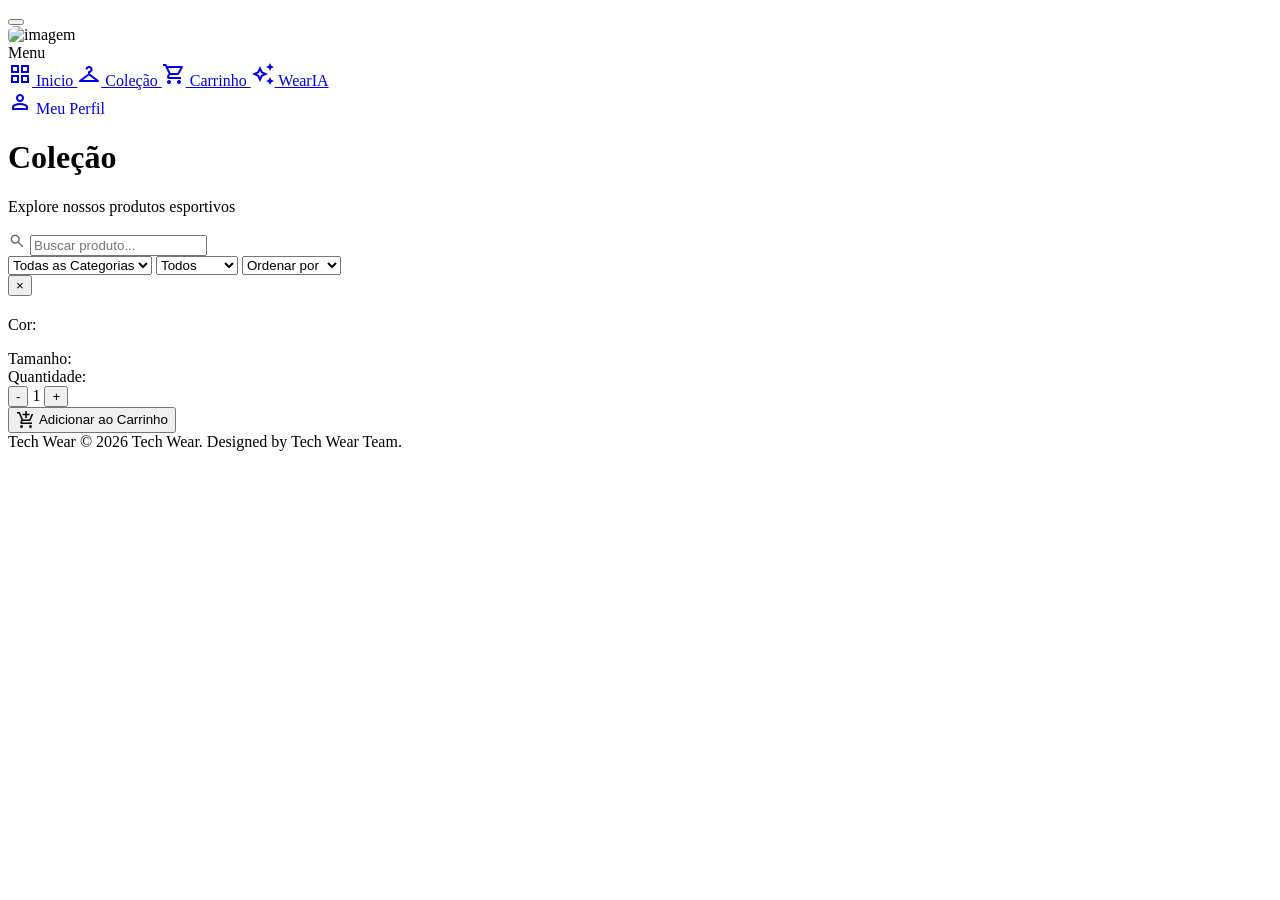
==== dashboard.html @ b0c4484c "docs: adiciona documentação técnica ABNT do sistema Tech Wear - Adiciona Documentacao_TechWear_ABNT." ====
<!DOCTYPE html>
<html lang="pt-BR" data-theme="dark">
<head>
    <meta charset="UTF-8">
    <meta name="viewport" content="width=device-width, initial-scale=1.0">
    <title>Dashboard - Tech Wear</title>
    <link rel="icon" type="image/x-icon" href="favicon.png">
    <script>
        (function() {
            var savedTheme = localStorage.getItem('theme') || 'dark';
            document.documentElement.setAttribute('data-theme', savedTheme);
            var sessao = JSON.parse(localStorage.getItem('tw_sessao') || 'null');
            if (!sessao || sessao.perfil !== 'admin') { window.location.replace('markets.html'); }
        })();
    </script>
    <link rel="preconnect" href="https://fonts.googleapis.com">
    <link rel="preconnect" href="https://fonts.gstatic.com" crossorigin>
    <link href="https://fonts.googleapis.com/css2?family=Instrument+Sans:wght@400;500;600;700&display=swap" rel="stylesheet">
    <link rel="stylesheet" href="https://fonts.googleapis.com/css2?family=Material+Symbols+Outlined:opsz,wght,FILL,GRAD@24,400,0,0" />
    <link rel="stylesheet" href="css/templatemo-crypto-style.css">
    <link rel="stylesheet" href="css/templatemo-crypto-pages.css">
    <script src="https://cdn.jsdelivr.net/npm/chart.js@4.4.0/dist/chart.umd.min.js"></script>
    <style>
        /* ===== KPI CARDS ===== */
        .kpi-grid {
            display: grid;
            grid-template-columns: repeat(4, 1fr);
            gap: 20px;
            margin-bottom: 28px;
        }
        @media (max-width: 1200px) { .kpi-grid { grid-template-columns: repeat(2, 1fr); } }
        @media (max-width: 600px)  { .kpi-grid { grid-template-columns: 1fr; } }

        .kpi-card {
            background: var(--bg-card);
            border: 1px solid var(--border);
            border-radius: 14px;
            padding: 22px 24px;
            display: flex;
            flex-direction: column;
            gap: 10px;
            transition: border-color 0.2s, transform 0.2s;
        }
        .kpi-card:hover { border-color: var(--accent-copper); transform: translateY(-2px); }
        .kpi-card.accent { background: var(--accent-gradient); border: none; }
        .kpi-card.accent .kpi-label,
        .kpi-card.accent .kpi-value,
        .kpi-card.accent .kpi-delta { color: #1c1c1e; }

        .kpi-top { display: flex; align-items: center; justify-content: space-between; }
        .kpi-icon {
            width: 40px; height: 40px;
            background: rgba(153,153,153,0.12);
            border-radius: 10px;
            display: flex; align-items: center; justify-content: center;
        }
        .kpi-card.accent .kpi-icon { background: rgba(28,28,30,0.18); }
        .kpi-label { font-size: 13px; color: var(--text-secondary); font-weight: 600; text-transform: uppercase; letter-spacing: 0.4px; }
        .kpi-value { font-size: 28px; font-weight: 700; color: var(--text-primary); line-height: 1.1; }
        .kpi-delta { font-size: 12px; font-weight: 600; }
        .kpi-delta.up { color: var(--gain); }
        .kpi-delta.down { color: var(--loss); }
        .kpi-delta.neutral { color: var(--text-secondary); }

        /* ===== GRID DE GRÁFICOS ===== */
        .charts-grid-2 {
            display: grid;
            grid-template-columns: 1fr 1fr;
            gap: 20px;
            margin-bottom: 20px;
        }
        .charts-grid-3 {
            display: grid;
            grid-template-columns: 2fr 1fr;
            gap: 20px;
            margin-bottom: 20px;
        }
        @media (max-width: 1024px) {
            .charts-grid-2, .charts-grid-3 { grid-template-columns: 1fr; }
        }

        .chart-card {
            background: var(--bg-card);
            border: 1px solid var(--border);
            border-radius: 14px;
            padding: 24px;
        }
        .chart-title {
            font-size: 15px;
            font-weight: 700;
            color: var(--text-primary);
            margin-bottom: 4px;
        }
        .chart-subtitle {
            font-size: 12px;
            color: var(--text-secondary);
            margin-bottom: 20px;
        }
        .chart-wrap { position: relative; }

        /* ===== SEÇÃO PREVISÃO ===== */
        .forecast-section {
            margin-bottom: 20px;
        }
        .forecast-header {
            display: flex;
            align-items: center;
            gap: 10px;
            margin-bottom: 20px;
        }
        .forecast-badge {
            display: inline-flex;
            align-items: center;
            gap: 6px;
            background: rgba(107,142,107,0.15);
            border: 1px solid var(--gain);
            border-radius: 20px;
            padding: 4px 12px;
            font-size: 11px;
            font-weight: 700;
            text-transform: uppercase;
            letter-spacing: 0.5px;
            color: var(--gain);
        }

        /* ===== TABELA DE ESTOQUE ===== */
        .stock-table {
            width: 100%;
            border-collapse: collapse;
            font-size: 14px;
        }
        .stock-table th {
            text-align: left;
            padding: 10px 12px;
            font-size: 11px;
            font-weight: 700;
            text-transform: uppercase;
            letter-spacing: 0.5px;
            color: var(--text-secondary);
            border-bottom: 2px solid var(--border);
        }
        .stock-table td {
            padding: 12px 12px;
            border-bottom: 1px solid var(--border);
            color: var(--text-primary);
            vertical-align: middle;
        }
        .stock-table tr:last-child td { border-bottom: none; }
        .stock-table tr:hover td { background: rgba(255,255,255,0.02); }

        .stock-status {
            display: inline-flex;
            align-items: center;
            gap: 5px;
            padding: 3px 10px;
            border-radius: 20px;
            font-size: 11px;
            font-weight: 700;
            text-transform: uppercase;
        }
        .stock-status.ok      { background: rgba(107,142,107,0.15); color: var(--gain); border: 1px solid var(--gain); }
        .stock-status.warn    { background: rgba(194,169,80,0.15);  color: #c9a84c;     border: 1px solid #c9a84c; }
        .stock-status.danger  { background: rgba(194,120,120,0.15); color: var(--loss); border: 1px solid var(--loss); }

        /* Mini barra de estoque */
        .stock-bar-bg { height: 6px; background: var(--border); border-radius: 3px; min-width: 80px; }
        .stock-bar-fill { height: 100%; border-radius: 3px; transition: width 0.5s; }

        /* ===== EMPTY STATE ===== */
        .empty-state {
            text-align: center;
            padding: 48px 24px;
            color: var(--text-secondary);
        }
        .empty-state .material-symbols-outlined { font-size: 48px; margin-bottom: 12px; display: block; }

        /* ===== PREVISÃO CARDS ===== */
        .forecast-kpi-grid {
            display: grid;
            grid-template-columns: repeat(3, 1fr);
            gap: 16px;
            margin-bottom: 20px;
        }
        @media (max-width: 900px) { .forecast-kpi-grid { grid-template-columns: 1fr; } }

        .forecast-kpi {
            background: var(--bg-secondary);
            border: 1px solid var(--border);
            border-radius: 12px;
            padding: 18px 20px;
        }
        .forecast-kpi-label { font-size: 12px; color: var(--text-secondary); font-weight: 600; text-transform: uppercase; margin-bottom: 6px; }
        .forecast-kpi-value { font-size: 22px; font-weight: 700; color: var(--accent-copper); }
        .forecast-kpi-note  { font-size: 11px; color: var(--text-secondary); margin-top: 4px; }

        /* ===== PERÍODO SELETOR ===== */
        .period-tabs {
            display: flex;
            gap: 6px;
            margin-bottom: 20px;
        }
        .period-tab {
            padding: 6px 14px;
            border-radius: 20px;
            border: 1px solid var(--border);
            background: transparent;
            color: var(--text-secondary);
            font-size: 13px;
            font-weight: 600;
            font-family: inherit;
            cursor: pointer;
            transition: all 0.2s;
        }
        .period-tab:hover { border-color: var(--accent-copper); color: var(--text-primary); }
        .period-tab.active { background: var(--accent-copper); border-color: var(--accent-copper); color: #1c1c1e; }

        /* ===== SEÇÃO TÍTULO ===== */
        .section-title {
            font-size: 17px;
            font-weight: 700;
            color: var(--text-primary);
            margin-bottom: 16px;
            display: flex;
            align-items: center;
            gap: 10px;
        }
        .section-title .material-symbols-outlined { color: var(--accent-copper); font-size: 20px; }
    </style>
</head>
<body>
    <button class="mobile-menu-toggle" id="mobileMenuToggle">
        <div class="hamburger"><span></span><span></span><span></span></div>
    </button>
    <div class="sidebar-overlay" id="sidebarOverlay"></div>

    <div class="dashboard">
        <aside class="sidebar" id="sidebar">
            <div class="logo">
                <img src="sidebar logo.png" alt="imagem" style="height: 40px; border-radius: 6px; object-fit: cover;">
            </div>
            <nav class="nav-section">
                <div class="nav-label">Menu</div>
                <a href="index.html" class="nav-item">
                    <span class="nav-icon material-symbols-outlined">grid_view</span>
                    Inicio
                </a>
                <a href="markets.html" class="nav-item">
                    <span class="nav-icon material-symbols-outlined">checkroom</span>
                    Coleção
                </a>
                <a href="wallet.html" class="nav-item">
                    <span class="nav-icon material-symbols-outlined">shopping_cart</span>
                    Carrinho
                </a>
                <a href="wearia.html" class="nav-item">
                    <span class="nav-icon material-symbols-outlined">auto_awesome</span>
                    WearIA
                </a>
            </nav>
            <div class="sidebar-footer">
                <a href="dashboard.html" class="logout-btn active" style="text-decoration:none;">
                    <span class="material-symbols-outlined">bar_chart</span>
                    Dashboard
                </a>
                <a href="admin.html" class="logout-btn" style="text-decoration:none;">
                    <span class="material-symbols-outlined">shield</span>
                    Admin
                </a>
                <a href="settings.html" class="logout-btn" style="text-decoration:none;">
                    <span class="material-symbols-outlined">person</span>
                    Meu Perfil
                </a>
            </div>
        </aside>

        <main class="main-content">
            <div class="page-header">
                <h1>Dashboard</h1>
                <p>Visão geral de vendas, desempenho e previsões para o próximo mês</p>
            </div>

            <!-- Banner demo data -->
            <div id="demoBanner" style="display:none;background:rgba(107,142,107,0.1);border:1px solid var(--gain);border-radius:12px;padding:14px 20px;margin-bottom:20px;display:flex;align-items:center;justify-content:space-between;gap:16px;flex-wrap:wrap;">
                <div style="display:flex;align-items:center;gap:10px;">
                    <span class="material-symbols-outlined" style="color:var(--gain);font-size:22px;">science</span>
                    <div>
                        <div style="font-weight:700;color:var(--text-primary);font-size:14px;">Nenhum pedido encontrado</div>
                        <div style="font-size:12px;color:var(--text-secondary);margin-top:2px;">Gere dados de demonstração para visualizar os gráficos com histórico fictício dos últimos 12 meses.</div>
                    </div>
                </div>
                <div style="display:flex;gap:10px;">
                    <button id="btnSeedDemo" onclick="seedDemoData()" style="background:var(--gain);color:#fff;border:none;border-radius:8px;padding:9px 18px;font-size:13px;font-weight:700;font-family:inherit;cursor:pointer;">Gerar demonstração</button>
                    <button onclick="document.getElementById('demoBanner').style.display='none'" style="background:transparent;color:var(--text-secondary);border:1px solid var(--border);border-radius:8px;padding:9px 14px;font-size:13px;font-family:inherit;cursor:pointer;">Dispensar</button>
                </div>
            </div>
            <!-- Banner limpar demo -->
            <div id="clearBanner" style="display:none;background:rgba(194,120,120,0.08);border:1px solid var(--loss);border-radius:12px;padding:12px 20px;margin-bottom:20px;display:flex;align-items:center;justify-content:space-between;gap:16px;flex-wrap:wrap;">
                <div style="font-size:13px;color:var(--text-secondary);"><span style="color:var(--loss);font-weight:700;">Modo demonstração ativo.</span> Esses pedidos são fictícios e servem apenas para visualização.</div>
                <button onclick="clearDemoData()" style="background:transparent;color:var(--loss);border:1px solid var(--loss);border-radius:8px;padding:7px 14px;font-size:12px;font-weight:700;font-family:inherit;cursor:pointer;">Limpar dados de demo</button>
            </div>

            <!-- Seletor de período + ações -->
            <div style="display:flex;align-items:center;justify-content:space-between;flex-wrap:wrap;gap:12px;margin-bottom:20px;">
                <div class="period-tabs" id="periodTabs" style="margin-bottom:0;">
                    <button class="period-tab" data-months="1">30 dias</button>
                    <button class="period-tab active" data-months="3">3 meses</button>
                    <button class="period-tab" data-months="6">6 meses</button>
                    <button class="period-tab" data-months="12">12 meses</button>
                    <button class="period-tab" data-months="0">Tudo</button>
                </div>
                <div style="display:flex;gap:8px;">
                    <button id="btnSeedDemo" onclick="seedDemoData()" style="display:flex;align-items:center;gap:6px;background:rgba(107,142,107,0.15);color:var(--gain);border:1px solid var(--gain);border-radius:8px;padding:7px 14px;font-size:12px;font-weight:700;font-family:inherit;cursor:pointer;">
                        <span class="material-symbols-outlined" style="font-size:15px;">science</span>
                        Gerar demonstração
                    </button>
                    <button id="btnClearDemo" onclick="clearDemoData()" style="display:none;align-items:center;gap:6px;background:rgba(194,120,120,0.1);color:var(--loss);border:1px solid var(--loss);border-radius:8px;padding:7px 14px;font-size:12px;font-weight:700;font-family:inherit;cursor:pointer;">
                        <span class="material-symbols-outlined" style="font-size:15px;">delete</span>
                        Limpar demo
                    </button>
                </div>
            </div>

            <!-- KPIs principais -->
            <div class="kpi-grid" id="kpiGrid"></div>

            <!-- Gráficos — linha de receita + rosca categorias -->
            <div class="charts-grid-3" style="margin-bottom:20px;">
                <div class="chart-card">
                    <div class="chart-title">Receita ao Longo do Tempo</div>
                    <div class="chart-subtitle" id="receitaSubtitle">Evolução mensal de receita</div>
                    <div class="chart-wrap" style="height:260px;">
                        <canvas id="chartReceita"></canvas>
                    </div>
                </div>
                <div class="chart-card">
                    <div class="chart-title">Vendas por Categoria</div>
                    <div class="chart-subtitle">Participação no período</div>
                    <div class="chart-wrap" style="height:260px;">
                        <canvas id="chartCategorias"></canvas>
                    </div>
                </div>
            </div>

            <!-- Pedidos por status + top produtos -->
            <div class="charts-grid-2" style="margin-bottom:20px;">
                <div class="chart-card">
                    <div class="chart-title">Top 5 Produtos Mais Vendidos</div>
                    <div class="chart-subtitle">Por quantidade no período</div>
                    <div class="chart-wrap" style="height:220px;">
                        <canvas id="chartTopProdutos"></canvas>
                    </div>
                </div>
                <div class="chart-card">
                    <div class="chart-title">Ticket Médio por Mês</div>
                    <div class="chart-subtitle">Valor médio por pedido</div>
                    <div class="chart-wrap" style="height:220px;">
                        <canvas id="chartTicket"></canvas>
                    </div>
                </div>
            </div>

            <!-- ===== PREVISÃO DE VENDAS ===== -->
            <div class="forecast-section">
                <div class="section-title">
                    <span class="material-symbols-outlined">trending_up</span>
                    Previsão para o Próximo Mês
                    <span class="forecast-badge">
                        <span class="material-symbols-outlined" style="font-size:12px;">auto_awesome</span>
                        IA preditiva
                    </span>
                </div>

                <div class="forecast-kpi-grid" id="forecastKpis"></div>

                <div class="chart-card">
                    <div class="chart-title">Histórico + Projeção de Receita</div>
                    <div class="chart-subtitle">Regressão linear sobre os últimos meses — a área tracejada é a previsão</div>
                    <div class="chart-wrap" style="height:260px;">
                        <canvas id="chartForecast"></canvas>
                    </div>
                </div>
            </div>

            <!-- ===== GESTÃO DE ESTOQUE ===== -->
            <div style="margin-bottom:20px;">
                <div class="section-title">
                    <span class="material-symbols-outlined">inventory_2</span>
                    Gestão de Estoque — Previsão de Ruptura
                </div>
                <div class="chart-card">
                    <div id="stockTableWrap"></div>
                </div>
            </div>

            <footer class="copyright">
                Tech Wear &copy; 2026 Tech Wear. Designed by Tech Wear Team.
            </footer>
        </main>
    </div>

    <script src="https://www.gstatic.com/firebasejs/9.23.0/firebase-app-compat.js"></script>
    <script src="https://www.gstatic.com/firebasejs/9.23.0/firebase-firestore-compat.js"></script>
    <script src="https://www.gstatic.com/firebasejs/9.23.0/firebase-storage-compat.js"></script>
    <script src="js/firebase-config.js"></script>
    <script src="js/firebase-db.js"></script>
    <script src="js/produtos.js"></script>
    <script src="js/templatemo-crypto-script.js"></script>
    <script>
    (function() {
        /* ─────────────────────────────────────────
           HELPERS
        ───────────────────────────────────────── */
        var CSS_VARS = (function() {
            var s = getComputedStyle(document.documentElement);
            return {
                gain:    s.getPropertyValue('--gain').trim()    || '#6b8e6b',
                loss:    s.getPropertyValue('--loss').trim()    || '#c27878',
                copper:  s.getPropertyValue('--accent-copper').trim() || '#999',
                text2:   s.getPropertyValue('--text-secondary').trim() || '#a8a8a8',
                border:  s.getPropertyValue('--border').trim() || '#3a3a3c',
                card:    s.getPropertyValue('--bg-card').trim() || '#2c2c2e',
                primary: s.getPropertyValue('--text-primary').trim() || '#f5f0e8',
            };
        })();

        var CHART_DEFAULTS = {
            responsive: true,
            maintainAspectRatio: false,
            plugins: { legend: { labels: { color: CSS_VARS.text2, font: { family: 'Instrument Sans', size: 12 } } } },
        };

        function fmt(v) { return 'R$ ' + v.toFixed(2).replace('.', ',').replace(/\B(?=(\d{3})+(?!\d))/g, '.'); }
        function fmtK(v) { return v >= 1000 ? 'R$ ' + (v/1000).toFixed(1).replace('.', ',') + 'k' : fmt(v); }

        /* Paleta de cores para gráficos */
        var PALETTE = ['#999999','#6b8e6b','#c27878','#c9a84c','#7ba7bc','#b07dba','#d4956a','#6b9e9e'];

        /* ─────────────────────────────────────────
           DADOS
        ───────────────────────────────────────── */
        var allPedidos  = TechWear.getPedidos();
        var allProdutos = TechWear.getProdutos();
        var periodoMeses = 3; // padrão

        /* Filtra pedidos pelo período selecionado */
        function pedidosFiltrados() {
            if (periodoMeses === 0) return allPedidos;
            var corte = new Date();
            corte.setMonth(corte.getMonth() - periodoMeses);
            return allPedidos.filter(function(p) { return new Date(p.data) >= corte; });
        }

        /* Agrupa pedidos por mês → { "2026-03": {receita, pedidos, itens} } */
        function agruparPorMes(lista) {
            var mapa = {};
            lista.forEach(function(p) {
                var d   = new Date(p.data);
                var key = d.getFullYear() + '-' + String(d.getMonth() + 1).padStart(2, '0');
                if (!mapa[key]) mapa[key] = { receita: 0, pedidos: 0, itens: 0 };
                mapa[key].receita  += p.total || 0;
                mapa[key].pedidos  += 1;
                (p.itens || []).forEach(function(it) { mapa[key].itens += it.quantidade || 0; });
            });
            return mapa;
        }

        /* Meses ordenados para eixo X */
        function mesesOrdenados(mapa) {
            return Object.keys(mapa).sort();
        }

        function labelMes(key) {
            var parts = key.split('-');
            var nomes = ['Jan','Fev','Mar','Abr','Mai','Jun','Jul','Ago','Set','Out','Nov','Dez'];
            return nomes[parseInt(parts[1]) - 1] + '/' + parts[0].slice(2);
        }

        /* ─────────────────────────────────────────
           REGRESSÃO LINEAR SIMPLES
        ───────────────────────────────────────── */
        function regressaoLinear(valores) {
            var n = valores.length;
            if (n < 2) return { m: 0, b: valores[0] || 0 };
            var sumX = 0, sumY = 0, sumXY = 0, sumX2 = 0;
            for (var i = 0; i < n; i++) {
                sumX  += i;
                sumY  += valores[i];
                sumXY += i * valores[i];
                sumX2 += i * i;
            }
            var m = (n * sumXY - sumX * sumY) / (n * sumX2 - sumX * sumX);
            var b = (sumY - m * sumX) / n;
            return { m: m, b: b };
        }

        function previsaoProximo(valores) {
            var r = regressaoLinear(valores);
            return Math.max(0, r.m * valores.length + r.b);
        }

        /* R² para confiança */
        function rQuadrado(valores) {
            var n = valores.length;
            if (n < 2) return 0;
            var r = regressaoLinear(valores);
            var media = valores.reduce(function(a, b) { return a + b; }, 0) / n;
            var ssTot = 0, ssRes = 0;
            for (var i = 0; i < n; i++) {
                var pred = r.m * i + r.b;
                ssTot += Math.pow(valores[i] - media, 2);
                ssRes += Math.pow(valores[i] - pred, 2);
            }
            return ssTot === 0 ? 0 : Math.max(0, 1 - ssRes / ssTot);
        }

        /* ─────────────────────────────────────────
           INSTÂNCIAS DOS GRÁFICOS (para destruir ao atualizar)
        ───────────────────────────────────────── */
        var chartInstances = {};

        function destroyChart(id) {
            if (chartInstances[id]) { chartInstances[id].destroy(); delete chartInstances[id]; }
        }

        /* ─────────────────────────────────────────
           RENDER KPIs
        ───────────────────────────────────────── */
        function renderKPIs(pedidos) {
            var receita = pedidos.reduce(function(a, p) { return a + (p.total || 0); }, 0);
            var qtdPed  = pedidos.length;
            var qtdItens = pedidos.reduce(function(a, p) {
                return a + (p.itens || []).reduce(function(b, it) { return b + (it.quantidade || 0); }, 0);
            }, 0);
            var ticket   = qtdPed > 0 ? receita / qtdPed : 0;

            /* Compara com período anterior */
            var corteAtual  = new Date();
            var corteAnt    = new Date();
            if (periodoMeses > 0) {
                corteAtual.setMonth(corteAtual.getMonth() - periodoMeses);
                corteAnt.setMonth(corteAnt.getMonth() - periodoMeses * 2);
            }
            var pedAnt  = periodoMeses === 0 ? [] : allPedidos.filter(function(p) {
                var d = new Date(p.data);
                return d >= corteAnt && d < corteAtual;
            });
            var recAnt  = pedAnt.reduce(function(a, p) { return a + (p.total || 0); }, 0);
            var pctDelta = recAnt > 0 ? ((receita - recAnt) / recAnt * 100) : null;

            var kpis = [
                { label: 'Receita Total',     value: fmtK(receita), icon: 'payments',       delta: pctDelta, accent: true },
                { label: 'Pedidos',           value: qtdPed,         icon: 'receipt_long',   delta: null },
                { label: 'Itens Vendidos',    value: qtdItens,       icon: 'checkroom',      delta: null },
                { label: 'Ticket Médio',      value: fmt(ticket),    icon: 'show_chart',     delta: null },
            ];

            document.getElementById('kpiGrid').innerHTML = kpis.map(function(k) {
                var deltaHtml = '';
                if (k.delta !== null && k.delta !== undefined) {
                    var cls  = k.delta >= 0 ? 'up' : 'down';
                    var seta = k.delta >= 0 ? '▲' : '▼';
                    deltaHtml = '<div class="kpi-delta ' + cls + '">' + seta + ' ' + Math.abs(k.delta).toFixed(1) + '% vs período anterior</div>';
                }
                return '<div class="kpi-card' + (k.accent ? ' accent' : '') + '">' +
                    '<div class="kpi-top">' +
                    '  <div class="kpi-label">' + k.label + '</div>' +
                    '  <div class="kpi-icon"><span class="material-symbols-outlined" style="font-size:20px;color:var(--accent-copper)">' + k.icon + '</span></div>' +
                    '</div>' +
                    '<div class="kpi-value">' + k.value + '</div>' +
                    deltaHtml +
                    '</div>';
            }).join('');
        }

        /* ─────────────────────────────────────────
           GRÁFICO: RECEITA AO LONGO DO TEMPO
        ───────────────────────────────────────── */
        function renderChartReceita(pedidos) {
            destroyChart('receita');
            var mapa  = agruparPorMes(pedidos);
            var meses = mesesOrdenados(mapa);

            if (meses.length === 0) {
                document.getElementById('chartReceita').parentElement.innerHTML = '<div class="empty-state"><span class="material-symbols-outlined">bar_chart</span>Sem pedidos no período</div>';
                return;
            }

            var receitas = meses.map(function(m) { return mapa[m].receita; });
            var ctx = document.getElementById('chartReceita').getContext('2d');

            var grad = ctx.createLinearGradient(0, 0, 0, 260);
            grad.addColorStop(0, 'rgba(153,153,153,0.3)');
            grad.addColorStop(1, 'rgba(153,153,153,0)');

            chartInstances['receita'] = new Chart(ctx, {
                type: 'line',
                data: {
                    labels: meses.map(labelMes),
                    datasets: [{
                        label: 'Receita',
                        data: receitas,
                        borderColor: CSS_VARS.copper,
                        backgroundColor: grad,
                        borderWidth: 2.5,
                        pointBackgroundColor: CSS_VARS.copper,
                        pointRadius: 4,
                        tension: 0.4,
                        fill: true,
                    }]
                },
                options: Object.assign({}, CHART_DEFAULTS, {
                    scales: {
                        x: { ticks: { color: CSS_VARS.text2, font: { size: 11 } }, grid: { color: CSS_VARS.border } },
                        y: { ticks: { color: CSS_VARS.text2, font: { size: 11 }, callback: fmtK }, grid: { color: CSS_VARS.border } }
                    }
                })
            });
        }

        /* ─────────────────────────────────────────
           GRÁFICO: CATEGORIAS (DONUT)
        ───────────────────────────────────────── */
        function renderChartCategorias(pedidos) {
            destroyChart('categorias');
            var mapa = {};
            pedidos.forEach(function(p) {
                (p.itens || []).forEach(function(it) {
                    var prod = TechWear.getProdutoPorId(it.produtoId);
                    var cat  = prod ? prod.categoria : 'outros';
                    mapa[cat] = (mapa[cat] || 0) + it.subtotal;
                });
            });

            var labels = Object.keys(mapa);
            if (labels.length === 0) return;

            var ctx = document.getElementById('chartCategorias').getContext('2d');
            chartInstances['categorias'] = new Chart(ctx, {
                type: 'doughnut',
                data: {
                    labels: labels.map(function(l) { return l.charAt(0).toUpperCase() + l.slice(1); }),
                    datasets: [{
                        data: labels.map(function(l) { return mapa[l]; }),
                        backgroundColor: PALETTE,
                        borderColor: CSS_VARS.card,
                        borderWidth: 3,
                        hoverOffset: 6,
                    }]
                },
                options: Object.assign({}, CHART_DEFAULTS, {
                    cutout: '62%',
                    plugins: Object.assign({}, CHART_DEFAULTS.plugins, {
                        legend: { position: 'bottom', labels: { color: CSS_VARS.text2, font: { size: 11 }, padding: 12 } },
                        tooltip: { callbacks: { label: function(ctx) { return ' ' + fmt(ctx.raw); } } }
                    })
                })
            });
        }

        /* ─────────────────────────────────────────
           GRÁFICO: TOP 5 PRODUTOS (HORIZONTAL BAR)
        ───────────────────────────────────────── */
        function renderChartTop(pedidos) {
            destroyChart('top');
            var contagem = {};
            pedidos.forEach(function(p) {
                (p.itens || []).forEach(function(it) {
                    var nome = it.nome || ('Produto #' + it.produtoId);
                    contagem[nome] = (contagem[nome] || 0) + (it.quantidade || 0);
                });
            });

            var sorted = Object.entries(contagem).sort(function(a, b) { return b[1] - a[1]; }).slice(0, 5);
            if (sorted.length === 0) return;

            var ctx = document.getElementById('chartTopProdutos').getContext('2d');
            chartInstances['top'] = new Chart(ctx, {
                type: 'bar',
                data: {
                    labels: sorted.map(function(e) {
                        var n = e[0]; return n.length > 18 ? n.slice(0, 16) + '…' : n;
                    }),
                    datasets: [{
                        label: 'Unidades',
                        data: sorted.map(function(e) { return e[1]; }),
                        backgroundColor: PALETTE,
                        borderRadius: 6,
                        borderSkipped: false,
                    }]
                },
                options: Object.assign({}, CHART_DEFAULTS, {
                    indexAxis: 'y',
                    plugins: Object.assign({}, CHART_DEFAULTS.plugins, {
                        legend: { display: false }
                    }),
                    scales: {
                        x: { ticks: { color: CSS_VARS.text2, font: { size: 11 } }, grid: { color: CSS_VARS.border } },
                        y: { ticks: { color: CSS_VARS.text2, font: { size: 11 } }, grid: { display: false } }
                    }
                })
            });
        }

        /* ─────────────────────────────────────────
           GRÁFICO: TICKET MÉDIO POR MÊS (BAR)
        ───────────────────────────────────────── */
        function renderChartTicket(pedidos) {
            destroyChart('ticket');
            var mapa  = agruparPorMes(pedidos);
            var meses = mesesOrdenados(mapa);
            if (meses.length === 0) return;

            var tickets = meses.map(function(m) {
                return mapa[m].pedidos > 0 ? mapa[m].receita / mapa[m].pedidos : 0;
            });

            var ctx = document.getElementById('chartTicket').getContext('2d');
            chartInstances['ticket'] = new Chart(ctx, {
                type: 'bar',
                data: {
                    labels: meses.map(labelMes),
                    datasets: [{
                        label: 'Ticket Médio',
                        data: tickets,
                        backgroundColor: function(context) {
                            var val   = context.raw;
                            var media = tickets.reduce(function(a,b){return a+b;},0) / tickets.length;
                            return val >= media ? 'rgba(107,142,107,0.7)' : 'rgba(153,153,153,0.5)';
                        },
                        borderRadius: 6,
                        borderSkipped: false,
                    }]
                },
                options: Object.assign({}, CHART_DEFAULTS, {
                    plugins: Object.assign({}, CHART_DEFAULTS.plugins, {
                        legend: { display: false }
                    }),
                    scales: {
                        x: { ticks: { color: CSS_VARS.text2, font: { size: 11 } }, grid: { color: CSS_VARS.border } },
                        y: { ticks: { color: CSS_VARS.text2, font: { size: 11 }, callback: fmtK }, grid: { color: CSS_VARS.border } }
                    }
                })
            });
        }

        /* ─────────────────────────────────────────
           PREVISÃO DE VENDAS — usa TODOS os pedidos
           para ter mais dados históricos
        ───────────────────────────────────────── */
        function renderForecast() {
            destroyChart('forecast');

            var mapa  = agruparPorMes(allPedidos);
            var meses = mesesOrdenados(mapa);

            if (meses.length === 0) {
                document.getElementById('forecastKpis').innerHTML =
                    '<div class="empty-state" style="grid-column:1/-1"><span class="material-symbols-outlined">trending_up</span>Sem histórico para gerar previsão</div>';
                return;
            }

            var receitas = meses.map(function(m) { return mapa[m].receita; });
            var pedidosMes = meses.map(function(m) { return mapa[m].pedidos; });

            var prevReceita = previsaoProximo(receitas);
            var prevPedidos = Math.round(previsaoProximo(pedidosMes));
            var prevTicket  = prevPedidos > 0 ? prevReceita / prevPedidos : 0;
            var confianca   = rQuadrado(receitas);

            /* Labels + linha projetada */
            var proxMesLabel = (function() {
                var d = new Date();
                d.setMonth(d.getMonth() + 1);
                var nomes = ['Jan','Fev','Mar','Abr','Mai','Jun','Jul','Ago','Set','Out','Nov','Dez'];
                return nomes[d.getMonth()] + '/' + String(d.getFullYear()).slice(2);
            })();

            var labels = meses.map(labelMes).concat([proxMesLabel]);

            /* Dataset histórico */
            var dadosHist = receitas.map(function(v) { return v; }).concat([null]);
            /* Dataset projetado: só o último ponto real e o próximo */
            var dadosPrev = new Array(receitas.length - 1).fill(null).concat([receitas[receitas.length - 1], prevReceita]);

            var ctx = document.getElementById('chartForecast').getContext('2d');
            var gradHist = ctx.createLinearGradient(0, 0, 0, 260);
            gradHist.addColorStop(0, 'rgba(153,153,153,0.25)');
            gradHist.addColorStop(1, 'rgba(153,153,153,0)');

            chartInstances['forecast'] = new Chart(ctx, {
                type: 'line',
                data: {
                    labels: labels,
                    datasets: [
                        {
                            label: 'Histórico',
                            data: dadosHist,
                            borderColor: CSS_VARS.copper,
                            backgroundColor: gradHist,
                            borderWidth: 2.5,
                            pointBackgroundColor: CSS_VARS.copper,
                            pointRadius: 4,
                            tension: 0.4,
                            fill: true,
                            spanGaps: false,
                        },
                        {
                            label: 'Previsão',
                            data: dadosPrev,
                            borderColor: CSS_VARS.gain,
                            backgroundColor: 'rgba(107,142,107,0.12)',
                            borderWidth: 2.5,
                            borderDash: [6, 4],
                            pointBackgroundColor: CSS_VARS.gain,
                            pointRadius: function(ctx) { return ctx.dataIndex === dadosPrev.length - 1 ? 7 : 4; },
                            tension: 0.3,
                            fill: true,
                            spanGaps: false,
                        }
                    ]
                },
                options: Object.assign({}, CHART_DEFAULTS, {
                    scales: {
                        x: { ticks: { color: CSS_VARS.text2, font: { size: 11 } }, grid: { color: CSS_VARS.border } },
                        y: { ticks: { color: CSS_VARS.text2, font: { size: 11 }, callback: fmtK }, grid: { color: CSS_VARS.border } }
                    }
                })
            });

            /* KPIs da previsão */
            var crescimento = receitas.length >= 2
                ? ((prevReceita - receitas[receitas.length - 1]) / receitas[receitas.length - 1] * 100)
                : 0;
            var confPct = Math.round(confianca * 100);
            var confTxt = confPct >= 75 ? 'Alta' : confPct >= 40 ? 'Média' : 'Baixa';
            var confColor = confPct >= 75 ? CSS_VARS.gain : confPct >= 40 ? '#c9a84c' : CSS_VARS.loss;

            document.getElementById('forecastKpis').innerHTML =
                '<div class="forecast-kpi">' +
                '  <div class="forecast-kpi-label">Receita Prevista</div>' +
                '  <div class="forecast-kpi-value">' + fmtK(prevReceita) + '</div>' +
                '  <div class="forecast-kpi-note">' + (crescimento >= 0 ? '▲' : '▼') + ' ' + Math.abs(crescimento).toFixed(1) + '% vs mês atual</div>' +
                '</div>' +
                '<div class="forecast-kpi">' +
                '  <div class="forecast-kpi-label">Pedidos Previstos</div>' +
                '  <div class="forecast-kpi-value">' + prevPedidos + '</div>' +
                '  <div class="forecast-kpi-note">Baseado na tendência histórica</div>' +
                '</div>' +
                '<div class="forecast-kpi">' +
                '  <div class="forecast-kpi-label">Confiança do Modelo</div>' +
                '  <div class="forecast-kpi-value" style="color:' + confColor + '">' + confTxt + ' (' + confPct + '%)</div>' +
                '  <div class="forecast-kpi-note">R² = ' + confianca.toFixed(2) + ' — quanto mais histórico, mais preciso</div>' +
                '</div>';
        }

        /* ─────────────────────────────────────────
           PREVISÃO DE ESTOQUE
        ───────────────────────────────────────── */
        function renderEstoque() {
            /* Velocidade de venda: unidades vendidas nos últimos 30 dias */
            var corte30 = new Date();
            corte30.setDate(corte30.getDate() - 30);
            var pedidos30 = allPedidos.filter(function(p) { return new Date(p.data) >= corte30; });

            /* Mapa: produtoId → qtd vendida nos últimos 30 dias */
            var velocidade = {};
            pedidos30.forEach(function(p) {
                (p.itens || []).forEach(function(it) {
                    velocidade[it.produtoId] = (velocidade[it.produtoId] || 0) + (it.quantidade || 0);
            });
            });

            /* Vendas totais por produto (para ordenar) */
            var totalVendas = {};
            allPedidos.forEach(function(p) {
                (p.itens || []).forEach(function(it) {
                    totalVendas[it.produtoId] = (totalVendas[it.produtoId] || 0) + (it.quantidade || 0);
                });
            });

            var produtos = TechWear.getProdutos();

            /* Ordena por mais vendidos */
            produtos.sort(function(a, b) {
                return (totalVendas[b.id] || 0) - (totalVendas[a.id] || 0);
            });

            if (produtos.length === 0) {
                document.getElementById('stockTableWrap').innerHTML = '<div class="empty-state"><span class="material-symbols-outlined">inventory_2</span>Nenhum produto cadastrado</div>';
                return;
            }

            var linhas = produtos.map(function(p) {
                var estoque    = p.estoque || 0;
                var vel30      = velocidade[p.id] || 0;            /* unidades/30 dias */
                var velDia     = vel30 / 30;                        /* unidades/dia */
                var diasRestantes = velDia > 0 ? Math.floor(estoque / velDia) : Infinity;
                var estoqueProxMes = estoque - vel30;               /* estoque estimado em 30 dias */
                var recomendado = Math.ceil(vel30 * 1.2);           /* +20% de margem de segurança */
                var precisaRepor = Math.max(0, recomendado - estoque);

                /* Status */
                var status, statusCls;
                if (vel30 === 0) {
                    status = 'Sem movimento'; statusCls = 'warn';
                } else if (diasRestantes <= 15) {
                    status = 'Crítico (' + diasRestantes + 'd)'; statusCls = 'danger';
                } else if (diasRestantes <= 45) {
                    status = 'Atenção (' + diasRestantes + 'd)'; statusCls = 'warn';
                } else {
                    status = 'OK (' + (diasRestantes === Infinity ? '∞' : diasRestantes + 'd') + ')'; statusCls = 'ok';
                }

                /* Barra: estoque / max(estoque, recomendado) */
                var barMax  = Math.max(estoque, recomendado, 1);
                var barPct  = Math.min(100, (estoque / barMax) * 100);
                var barColor = statusCls === 'ok' ? CSS_VARS.gain : statusCls === 'warn' ? '#c9a84c' : CSS_VARS.loss;

                return '<tr>' +
                    '<td><strong>' + p.nome + '</strong><br><span style="font-size:11px;color:var(--text-secondary)">' + (p.categoria || '') + '</span></td>' +
                    '<td style="text-align:center">' +
                    '  <div style="font-weight:700;margin-bottom:4px;">' + estoque + '</div>' +
                    '  <div class="stock-bar-bg"><div class="stock-bar-fill" style="width:' + barPct + '%;background:' + barColor + '"></div></div>' +
                    '</td>' +
                    '<td style="text-align:center;color:var(--text-secondary)">' + (vel30 > 0 ? vel30 + ' un/mês' : '—') + '</td>' +
                    '<td style="text-align:center">' + Math.max(0, estoqueProxMes) + ' un</td>' +
                    '<td style="text-align:center;font-weight:700;color:' + (precisaRepor > 0 ? CSS_VARS.loss : CSS_VARS.gain) + '">' +
                    (precisaRepor > 0 ? '+' + precisaRepor + ' un' : '✓') +
                    '</td>' +
                    '<td><span class="stock-status ' + statusCls + '">' + status + '</span></td>' +
                    '</tr>';
            }).join('');

            document.getElementById('stockTableWrap').innerHTML =
                '<table class="stock-table">' +
                '<thead><tr>' +
                '<th>Produto</th>' +
                '<th style="text-align:center">Estoque Atual</th>' +
                '<th style="text-align:center">Velocidade</th>' +
                '<th style="text-align:center">Estoque em 30 dias</th>' +
                '<th style="text-align:center">Reposição Necessária</th>' +
                '<th>Status</th>' +
                '</tr></thead>' +
                '<tbody>' + linhas + '</tbody>' +
                '</table>';
        }

        /* ─────────────────────────────────────────
           RENDER COMPLETO
        ───────────────────────────────────────── */
        function renderTudo() {
            var pedidos = pedidosFiltrados();
            renderKPIs(pedidos);
            renderChartReceita(pedidos);
            renderChartCategorias(pedidos);
            renderChartTop(pedidos);
            renderChartTicket(pedidos);
            renderForecast();   /* sempre usa todos os dados */
            renderEstoque();    /* sempre usa todos os dados */
        }

        /* ─────────────────────────────────────────
           PERÍODO TABS
        ───────────────────────────────────────── */
        document.getElementById('periodTabs').addEventListener('click', function(e) {
            var btn = e.target.closest('.period-tab');
            if (!btn) return;
            document.querySelectorAll('.period-tab').forEach(function(b) { b.classList.remove('active'); });
            btn.classList.add('active');
            periodoMeses = parseInt(btn.dataset.months);
            renderTudo();
        });

        /* ─────────────────────────────────────────
           SEED DE DADOS DE DEMONSTRAÇÃO
        ───────────────────────────────────────── */
        var SEED_KEY = 'tw_demo_seed';

        var PRODUTOS_SEED = [
            { id: 1, nome: 'Jaqueta Tech Runner',      preco: 349.90, categoria: 'jaquetas'  },
            { id: 2, nome: 'Calça Jogger Sport',        preco: 189.90, categoria: 'calcas'    },
            { id: 3, nome: 'Camiseta Performance UV',   preco:  99.90, categoria: 'camisetas' },
            { id: 4, nome: 'Moletom Urban Fit',         preco: 259.90, categoria: 'moletons'  },
            { id: 5, nome: 'Shorts Training Pro',       preco: 119.90, categoria: 'shorts'    },
            { id: 6, nome: 'Regata Dry Motion',         preco:  79.90, categoria: 'camisetas' },
            { id: 7, nome: 'Jaqueta Windbreaker',       preco: 279.90, categoria: 'jaquetas'  },
            { id: 8, nome: 'Calça Legging Flex',        preco: 149.90, categoria: 'calcas'    },
        ];

        var TAMANHOS = ['P', 'M', 'G', 'GG'];
        var ENDERECOS = [
            { nome: 'Carlos Mendes',  cep: '01310-100', endereco: 'Av. Paulista, 1000', cidade: 'São Paulo', estado: 'SP' },
            { nome: 'Ana Souza',      cep: '20040-020', endereco: 'Av. Rio Branco, 200', cidade: 'Rio de Janeiro', estado: 'RJ' },
            { nome: 'Pedro Lima',     cep: '30130-110', endereco: 'Av. Afonso Pena, 500', cidade: 'Belo Horizonte', estado: 'MG' },
            { nome: 'Julia Castro',   cep: '80010-010', endereco: 'Rua XV de Novembro, 300', cidade: 'Curitiba', estado: 'PR' },
            { nome: 'Marcos Vieira',  cep: '90010-190', endereco: 'Av. Borges de Medeiros, 50', cidade: 'Porto Alegre', estado: 'RS' },
        ];

        function rnd(min, max) { return Math.floor(Math.random() * (max - min + 1)) + min; }
        function escolha(arr)  { return arr[rnd(0, arr.length - 1)]; }

        function gerarPedidoFake(dataBase, fatorCrescimento) {
            /* número de itens: 1-3 produtos por pedido */
            var qtdItens = rnd(1, 3);
            var itensUsados = [];
            var prodsCopy = PRODUTOS_SEED.slice().sort(function() { return Math.random() - 0.5; });
            var total = 0;
            var itens = [];

            for (var i = 0; i < qtdItens; i++) {
                var prod = prodsCopy[i % prodsCopy.length];
                var qtd  = rnd(1, 3);
                var sub  = prod.preco * qtd;
                total   += sub;
                itens.push({
                    produtoId: prod.id,
                    nome:      prod.nome,
                    preco:     prod.preco,
                    tamanho:   escolha(TAMANHOS),
                    quantidade: qtd,
                    subtotal:  sub
                });
            }

            /* aplica pequena variação aleatória para não parecer mecânico */
            var variacao = (Math.random() * 0.3 - 0.1) * fatorCrescimento;
            total = Math.round(total * (1 + variacao) * 100) / 100;

            var end = escolha(ENDERECOS);

            return {
                id:          dataBase.getTime() + rnd(1, 9999),
                usuarioId:   1,
                itens:       itens,
                total:       total,
                endereco:    end,
                status:      'Confirmado',
                data:        dataBase.toISOString(),
                _demo:       true
            };
        }

        window.seedDemoData = function() {
            var btn = document.getElementById('btnSeedDemo');
            btn.disabled = true;
            btn.textContent = 'Gerando...';

            var pedidos = TechWear.getPedidos();

            /* Gera ~150 pedidos distribuídos pelos últimos 12 meses */
            /* com tendência crescente: meses mais recentes têm mais pedidos */
            var agora = new Date();
            var novos = [];

            for (var mes = 11; mes >= 0; mes--) {
                /* Fator de crescimento: mais pedidos em meses recentes */
                var fator = 1 + (11 - mes) * 0.08;
                /* Quantidade de pedidos nesse mês: entre 8 e 18, crescente */
                var qtdPedidos = Math.round(rnd(6, 12) * fator);

                for (var p = 0; p < qtdPedidos; p++) {
                    /* Distribui os pedidos aleatoriamente ao longo do mês */
                    var d = new Date(agora.getFullYear(), agora.getMonth() - mes, rnd(1, 28),
                                     rnd(8, 22), rnd(0, 59));
                    novos.push(gerarPedidoFake(d, fator));
                }
            }

            /* Salva no localStorage junto com pedidos reais */
            var todos = pedidos.concat(novos);
            localStorage.setItem('tw_pedidos', JSON.stringify(todos));
            localStorage.setItem(SEED_KEY, '1');

            /* Recarrega dados e re-renderiza */
            allPedidos = TechWear.getPedidos();
            renderTudo();
            checkBanners();
        };

        window.clearDemoData = function() {
            var pedidos = TechWear.getPedidos().filter(function(p) { return !p._demo; });
            localStorage.setItem('tw_pedidos', JSON.stringify(pedidos));
            localStorage.removeItem(SEED_KEY);
            allPedidos = TechWear.getPedidos();
            renderTudo();
            checkBanners();
        };

        function checkBanners() {
            var temDemo   = localStorage.getItem(SEED_KEY) === '1';
            var temPedidos = allPedidos.length > 0;
            var demoBanner  = document.getElementById('demoBanner');
            var clearBanner = document.getElementById('clearBanner');
            var btnSeed     = document.getElementById('btnSeedDemo');
            var btnClear    = document.getElementById('btnClearDemo');
            demoBanner.style.display  = (!temPedidos && !temDemo) ? 'flex' : 'none';
            clearBanner.style.display = temDemo ? 'flex' : 'none';
            if (btnSeed)  btnSeed.style.display  = temDemo ? 'none'  : 'flex';
            if (btnClear) btnClear.style.display = temDemo ? 'flex'  : 'none';
        }

        /* ─────────────────────────────────────────
           INIT
        ───────────────────────────────────────── */
        renderTudo();
        checkBanners();

    })();
    </script>
</body>
</html>
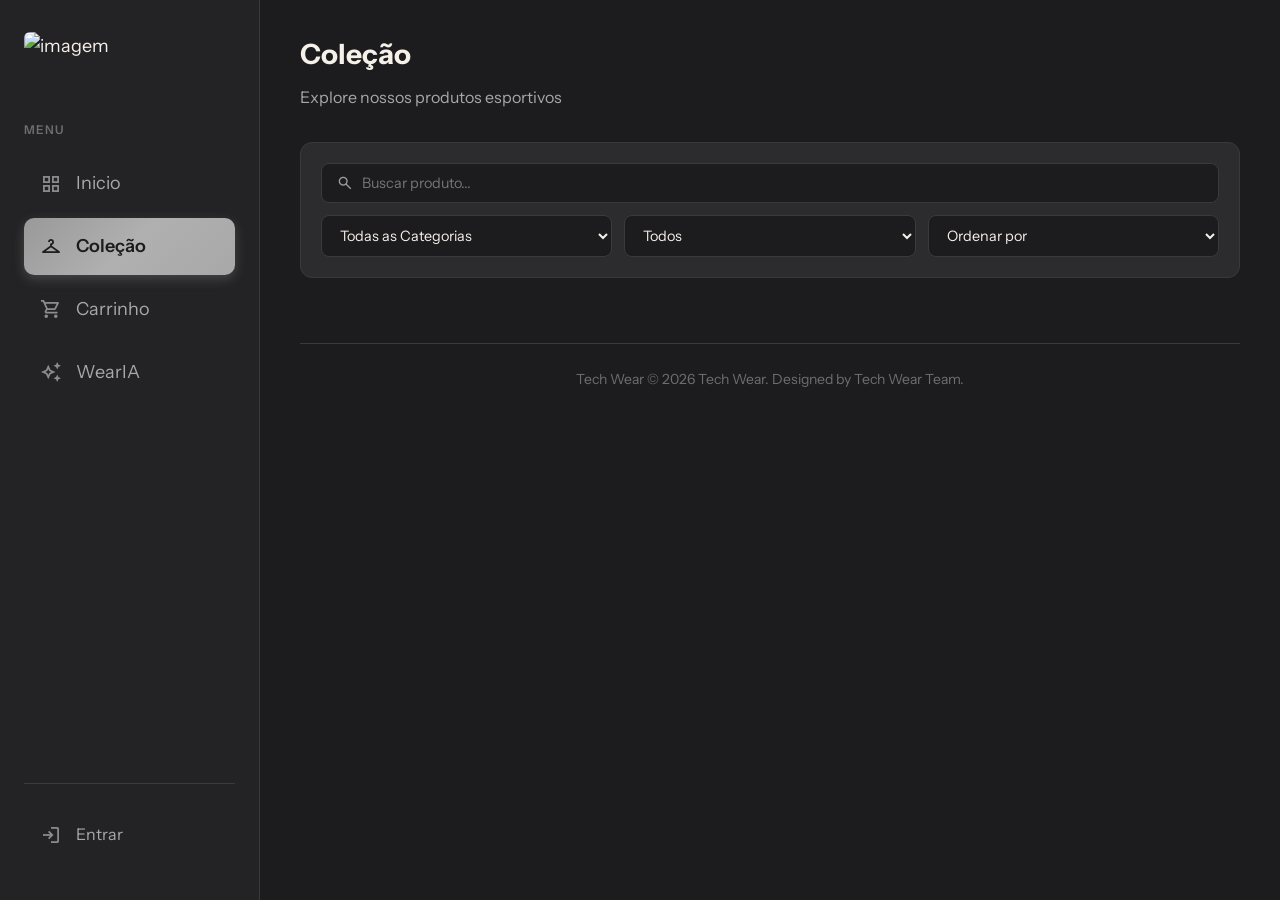
==== commit 90dd3a1d: "feat: deploy na Railway com Dockerfile e fotos locais do catálogo - Dockerfile (PyTorch CPU + YOLOv8" ====
--- a/dashboard.html
+++ b/dashboard.html
@@ -124,6 +124,8 @@
         }
 
         /* ===== TABELA DE ESTOQUE ===== */
+        /* Em telas estreitas a tabela rola na horizontal em vez de vazar da página */
+        #stockTableWrap { overflow-x: auto; }
         .stock-table {
             width: 100%;
             border-collapse: collapse;
@@ -289,7 +291,7 @@
                     </div>
                 </div>
                 <div style="display:flex;gap:10px;">
-                    <button id="btnSeedDemo" onclick="seedDemoData()" style="background:var(--gain);color:#fff;border:none;border-radius:8px;padding:9px 18px;font-size:13px;font-weight:700;font-family:inherit;cursor:pointer;">Gerar demonstração</button>
+                    <button id="btnSeedDemoBanner" onclick="seedDemoData()" style="background:var(--gain);color:#fff;border:none;border-radius:8px;padding:9px 18px;font-size:13px;font-weight:700;font-family:inherit;cursor:pointer;">Gerar demonstração</button>
                     <button onclick="document.getElementById('demoBanner').style.display='none'" style="background:transparent;color:var(--text-secondary);border:1px solid var(--border);border-radius:8px;padding:9px 14px;font-size:13px;font-family:inherit;cursor:pointer;">Dispensar</button>
                 </div>
             </div>
@@ -309,7 +311,7 @@
                     <button class="period-tab" data-months="0">Tudo</button>
                 </div>
                 <div style="display:flex;gap:8px;">
-                    <button id="btnSeedDemo" onclick="seedDemoData()" style="display:flex;align-items:center;gap:6px;background:rgba(107,142,107,0.15);color:var(--gain);border:1px solid var(--gain);border-radius:8px;padding:7px 14px;font-size:12px;font-weight:700;font-family:inherit;cursor:pointer;">
+                    <button id="btnSeedDemoToolbar" onclick="seedDemoData()" style="display:flex;align-items:center;gap:6px;background:rgba(107,142,107,0.15);color:var(--gain);border:1px solid var(--gain);border-radius:8px;padding:7px 14px;font-size:12px;font-weight:700;font-family:inherit;cursor:pointer;">
                         <span class="material-symbols-outlined" style="font-size:15px;">science</span>
                         Gerar demonstração
                     </button>
@@ -469,6 +471,25 @@
             return Object.keys(mapa).sort();
         }
 
+        /* Chave "AAAA-MM" de uma data */
+        function chaveMes(d) {
+            return d.getFullYear() + '-' + String(d.getMonth() + 1).padStart(2, '0');
+        }
+
+        /* Lista contínua de meses entre duas chaves (inclusive), sem buracos */
+        function intervaloMeses(inicio, fim) {
+            var lista = [];
+            var partes = inicio.split('-');
+            var d = new Date(parseInt(partes[0]), parseInt(partes[1]) - 1, 1);
+            var k = chaveMes(d);
+            while (k <= fim) {
+                lista.push(k);
+                d.setMonth(d.getMonth() + 1);
+                k = chaveMes(d);
+            }
+            return lista;
+        }
+
         function labelMes(key) {
             var parts = key.split('-');
             var nomes = ['Jan','Fev','Mar','Abr','Mai','Jun','Jul','Ago','Set','Out','Nov','Dez'];
@@ -493,9 +514,14 @@
             return { m: m, b: b };
         }
 
+        /* ŷ = m·x + b para um x qualquer */
+        function previsaoEm(valores, x) {
+            var r = regressaoLinear(valores);
+            return Math.max(0, r.m * x + r.b);
+        }
+
         function previsaoProximo(valores) {
-            var r = regressaoLinear(valores);
-            return Math.max(0, r.m * valores.length + r.b);
+            return previsaoEm(valores, valores.length);
         }
 
         /* R² para confiança */
@@ -520,6 +546,22 @@
 
         function destroyChart(id) {
             if (chartInstances[id]) { chartInstances[id].destroy(); delete chartInstances[id]; }
+        }
+
+        /* Mostra/esconde o aviso "sem dados" de um gráfico sem remover o <canvas>
+           (apagar o canvas quebrava todos os renders seguintes) */
+        function mostrarVazio(canvasId, vazio, icone, texto) {
+            var canvas = document.getElementById(canvasId);
+            var aviso  = document.getElementById(canvasId + 'Vazio');
+            if (!aviso) {
+                aviso = document.createElement('div');
+                aviso.id = canvasId + 'Vazio';
+                aviso.className = 'empty-state';
+                canvas.parentElement.appendChild(aviso);
+            }
+            aviso.innerHTML = '<span class="material-symbols-outlined">' + icone + '</span>' + texto;
+            aviso.style.display  = vazio ? '' : 'none';
+            canvas.style.display = vazio ? 'none' : '';
         }
 
         /* ─────────────────────────────────────────
@@ -580,10 +622,9 @@
             var mapa  = agruparPorMes(pedidos);
             var meses = mesesOrdenados(mapa);
 
-            if (meses.length === 0) {
-                document.getElementById('chartReceita').parentElement.innerHTML = '<div class="empty-state"><span class="material-symbols-outlined">bar_chart</span>Sem pedidos no período</div>';
-                return;
-            }
+            var vazio = meses.length === 0;
+            mostrarVazio('chartReceita', vazio, 'bar_chart', 'Sem pedidos no período');
+            if (vazio) return;
 
             var receitas = meses.map(function(m) { return mapa[m].receita; });
             var ctx = document.getElementById('chartReceita').getContext('2d');
@@ -632,6 +673,7 @@
             });
 
             var labels = Object.keys(mapa);
+            mostrarVazio('chartCategorias', labels.length === 0, 'donut_large', 'Sem vendas no período');
             if (labels.length === 0) return;
 
             var ctx = document.getElementById('chartCategorias').getContext('2d');
@@ -671,6 +713,7 @@
             });
 
             var sorted = Object.entries(contagem).sort(function(a, b) { return b[1] - a[1]; }).slice(0, 5);
+            mostrarVazio('chartTopProdutos', sorted.length === 0, 'checkroom', 'Sem vendas no período');
             if (sorted.length === 0) return;
 
             var ctx = document.getElementById('chartTopProdutos').getContext('2d');
@@ -708,6 +751,7 @@
             destroyChart('ticket');
             var mapa  = agruparPorMes(pedidos);
             var meses = mesesOrdenados(mapa);
+            mostrarVazio('chartTicket', meses.length === 0, 'show_chart', 'Sem pedidos no período');
             if (meses.length === 0) return;
 
             var tickets = meses.map(function(m) {
@@ -751,36 +795,60 @@
             destroyChart('forecast');
 
             var mapa  = agruparPorMes(allPedidos);
-            var meses = mesesOrdenados(mapa);
-
-            if (meses.length === 0) {
+            var mesesComDados = mesesOrdenados(mapa);
+            var chaveAtual    = chaveMes(new Date());
+
+            /* Série contínua do 1º mês com dados até o mês atual:
+               meses sem pedidos entram com 0 para que x = 0,1,2… seja tempo real */
+            var meses = mesesComDados.length > 0 ? intervaloMeses(mesesComDados[0], chaveAtual) : [];
+
+            var vazio = meses.length === 0;
+            mostrarVazio('chartForecast', vazio, 'trending_up', 'Sem histórico para gerar previsão');
+            if (vazio) {
                 document.getElementById('forecastKpis').innerHTML =
                     '<div class="empty-state" style="grid-column:1/-1"><span class="material-symbols-outlined">trending_up</span>Sem histórico para gerar previsão</div>';
                 return;
             }
 
-            var receitas = meses.map(function(m) { return mapa[m].receita; });
-            var pedidosMes = meses.map(function(m) { return mapa[m].pedidos; });
-
-            var prevReceita = previsaoProximo(receitas);
-            var prevPedidos = Math.round(previsaoProximo(pedidosMes));
+            var receitas   = meses.map(function(m) { return mapa[m] ? mapa[m].receita : 0; });
+            var pedidosMes = meses.map(function(m) { return mapa[m] ? mapa[m].pedidos : 0; });
+
+            /* O mês atual ainda não terminou: com ≥ 2 meses completos ele fica
+               fora do ajuste para não puxar a tendência para baixo */
+            var nCompletos  = meses.length - 1;
+            var excluiAtual = nCompletos >= 2;
+            var recAjuste   = excluiAtual ? receitas.slice(0, nCompletos)   : receitas;
+            var pedAjuste   = excluiAtual ? pedidosMes.slice(0, nCompletos) : pedidosMes;
+            /* x do próximo mês: completos = 0..n-1, atual = n, próximo = n+1 */
+            var xProx = excluiAtual ? nCompletos + 1 : receitas.length;
+
+            var prevReceita = previsaoEm(recAjuste, xProx);
+            var prevPedidos = Math.round(previsaoEm(pedAjuste, xProx));
             var prevTicket  = prevPedidos > 0 ? prevReceita / prevPedidos : 0;
-            var confianca   = rQuadrado(receitas);
-
-            /* Labels + linha projetada */
+            var confianca   = rQuadrado(recAjuste);
+
+            /* Labels + linha projetada (rótulo = mês seguinte ao atual) */
             var proxMesLabel = (function() {
-                var d = new Date();
-                d.setMonth(d.getMonth() + 1);
+                var hoje = new Date();
+                var d = new Date(hoje.getFullYear(), hoje.getMonth() + 1, 1);
                 var nomes = ['Jan','Fev','Mar','Abr','Mai','Jun','Jul','Ago','Set','Out','Nov','Dez'];
                 return nomes[d.getMonth()] + '/' + String(d.getFullYear()).slice(2);
             })();
 
-            var labels = meses.map(labelMes).concat([proxMesLabel]);
+            var labels = meses.map(function(m) {
+                return labelMes(m) + (excluiAtual && m === chaveAtual ? ' (parcial)' : '');
+            }).concat([proxMesLabel]);
 
             /* Dataset histórico */
             var dadosHist = receitas.map(function(v) { return v; }).concat([null]);
-            /* Dataset projetado: só o último ponto real e o próximo */
-            var dadosPrev = new Array(receitas.length - 1).fill(null).concat([receitas[receitas.length - 1], prevReceita]);
+            /* Dataset projetado: último ponto usado no ajuste → (mês atual ajustado) → próximo */
+            var dadosPrev;
+            if (excluiAtual) {
+                dadosPrev = new Array(nCompletos - 1).fill(null)
+                    .concat([receitas[nCompletos - 1], previsaoEm(recAjuste, nCompletos), prevReceita]);
+            } else {
+                dadosPrev = new Array(receitas.length - 1).fill(null).concat([receitas[receitas.length - 1], prevReceita]);
+            }
 
             var ctx = document.getElementById('chartForecast').getContext('2d');
             var gradHist = ctx.createLinearGradient(0, 0, 0, 260);
@@ -828,8 +896,10 @@
             });
 
             /* KPIs da previsão */
-            var crescimento = receitas.length >= 2
-                ? ((prevReceita - receitas[receitas.length - 1]) / receitas[receitas.length - 1] * 100)
+            /* Base de comparação: último mês completo (ou o atual, se não houver 2 completos) */
+            var baseCresc   = recAjuste[recAjuste.length - 1];
+            var crescimento = recAjuste.length >= 2 && baseCresc > 0
+                ? ((prevReceita - baseCresc) / baseCresc * 100)
                 : 0;
             var confPct = Math.round(confianca * 100);
             var confTxt = confPct >= 75 ? 'Alta' : confPct >= 40 ? 'Média' : 'Baixa';
@@ -839,7 +909,7 @@
                 '<div class="forecast-kpi">' +
                 '  <div class="forecast-kpi-label">Receita Prevista</div>' +
                 '  <div class="forecast-kpi-value">' + fmtK(prevReceita) + '</div>' +
-                '  <div class="forecast-kpi-note">' + (crescimento >= 0 ? '▲' : '▼') + ' ' + Math.abs(crescimento).toFixed(1) + '% vs mês atual</div>' +
+                '  <div class="forecast-kpi-note">' + (crescimento >= 0 ? '▲' : '▼') + ' ' + Math.abs(crescimento).toFixed(1) + '% vs ' + (excluiAtual ? 'último mês completo' : 'mês atual') + '</div>' +
                 '</div>' +
                 '<div class="forecast-kpi">' +
                 '  <div class="forecast-kpi-label">Pedidos Previstos</div>' +
@@ -1022,6 +1092,9 @@
                 });
             }
 
+            /* subtotal = soma dos itens (mesmo formato dos pedidos reais) */
+            var subtotal = Math.round(total * 100) / 100;
+
             /* aplica pequena variação aleatória para não parecer mecânico */
             var variacao = (Math.random() * 0.3 - 0.1) * fatorCrescimento;
             total = Math.round(total * (1 + variacao) * 100) / 100;
@@ -1032,6 +1105,7 @@
                 id:          dataBase.getTime() + rnd(1, 9999),
                 usuarioId:   1,
                 itens:       itens,
+                subtotal:    subtotal,
                 total:       total,
                 endereco:    end,
                 status:      'Confirmado',
@@ -1041,9 +1115,15 @@
         }
 
         window.seedDemoData = function() {
-            var btn = document.getElementById('btnSeedDemo');
-            btn.disabled = true;
-            btn.textContent = 'Gerando...';
+            /* Evita duplicar a demonstração se já foi gerada */
+            if (localStorage.getItem(SEED_KEY) === '1') { checkBanners(); return; }
+
+            /* Desabilita os dois botões (banner + barra) guardando o conteúdo original */
+            var botoes = ['btnSeedDemoBanner', 'btnSeedDemoToolbar'].map(function(id) {
+                return document.getElementById(id);
+            }).filter(Boolean);
+            var htmlOriginal = botoes.map(function(b) { return b.innerHTML; });
+            botoes.forEach(function(b) { b.disabled = true; b.textContent = 'Gerando...'; });
 
             var pedidos = TechWear.getPedidos();
 
@@ -1073,8 +1153,13 @@
 
             /* Recarrega dados e re-renderiza */
             allPedidos = TechWear.getPedidos();
-            renderTudo();
-            checkBanners();
+            try {
+                renderTudo();
+            } finally {
+                /* Restaura os botões mesmo se algum gráfico falhar */
+                botoes.forEach(function(b, i) { b.innerHTML = htmlOriginal[i]; b.disabled = false; });
+                checkBanners();
+            }
         };
 
         window.clearDemoData = function() {
@@ -1091,11 +1176,13 @@
             var temPedidos = allPedidos.length > 0;
             var demoBanner  = document.getElementById('demoBanner');
             var clearBanner = document.getElementById('clearBanner');
-            var btnSeed     = document.getElementById('btnSeedDemo');
+            var btnSeedBanner  = document.getElementById('btnSeedDemoBanner');
+            var btnSeedToolbar = document.getElementById('btnSeedDemoToolbar');
             var btnClear    = document.getElementById('btnClearDemo');
             demoBanner.style.display  = (!temPedidos && !temDemo) ? 'flex' : 'none';
             clearBanner.style.display = temDemo ? 'flex' : 'none';
-            if (btnSeed)  btnSeed.style.display  = temDemo ? 'none'  : 'flex';
+            if (btnSeedBanner)  btnSeedBanner.style.display  = temDemo ? 'none' : '';
+            if (btnSeedToolbar) btnSeedToolbar.style.display = temDemo ? 'none' : 'flex';
             if (btnClear) btnClear.style.display = temDemo ? 'flex'  : 'none';
         }
 
--- a/css/templatemo-crypto-style.css
+++ b/css/templatemo-crypto-style.css
@@ -0,0 +1,708 @@
+/*
+==========================================================================
+CryptoVault - Crypto Dashboard Template
+Template Name: CryptoVault
+Template URL: https://templatemo.com
+Description: A modern cryptocurrency dashboard template with dark/light mode
+Author: TemplateMo
+Version: 1.0
+==========================================================================
+
+TemplateMo 609 Crypto Vault
+
+https://templatemo.com/tm-609-crypto-vault
+
+*/
+
+/* ========================================
+   CSS Reset & Base
+======================================== */
+* {
+    margin: 0;
+    padding: 0;
+    box-sizing: border-box;
+}
+
+/* ========================================
+   CSS Variables - Dark Theme (Default)
+======================================== */
+:root, [data-theme="dark"] {
+    --bg-primary: #1c1c1e;
+    --bg-secondary: #232325;
+    --bg-card: #2c2c2e;
+    --bg-card-hover: #343436;
+    --accent-copper: #999999;
+    --accent-copper-light: #adadad;
+    --accent-gradient: linear-gradient(135deg, #999999 0%, #b0b0b0 50%, #a8a8a8 100%);
+    --accent-gradient-hover: linear-gradient(135deg, #888888 0%, #9e9e9e 50%, #969696 100%);
+    --text-primary: #f5f0e8;
+    --text-secondary: #a8a8a8;
+    --text-muted: #6e6e6e;
+    --gain: #6b8e6b;
+    --loss: #c27878;
+    --border: #3a3a3c;
+    --shadow: rgba(0, 0, 0, 0.3);
+    --chart-grid: rgba(255, 255, 255, 0.05);
+    --overlay: rgba(0, 0, 0, 0.5);
+}
+
+/* ========================================
+   Body & Typography
+======================================== */
+body {
+    font-family: 'Instrument Sans', -apple-system, BlinkMacSystemFont, sans-serif;
+    font-size: 18px;
+    line-height: 1.6;
+    background-color: var(--bg-primary);
+    color: var(--text-primary);
+    min-height: 100vh;
+    transition: background-color 0.3s ease, color 0.3s ease;
+}
+
+/* ========================================
+   Dashboard Layout
+======================================== */
+.dashboard {
+    display: grid;
+    grid-template-columns: 260px 1fr;
+    min-height: 100vh;
+}
+
+/* Pinta a coluna da sidebar em toda a altura da página (desktop),
+   garantindo o fundo mesmo em páginas longas */
+@media (min-width: 1025px) {
+    .dashboard {
+        background: linear-gradient(to right,
+            var(--bg-secondary) 0, var(--bg-secondary) 259px,
+            var(--border) 259px, var(--border) 260px,
+            transparent 260px);
+    }
+}
+
+/* ========================================
+   Mobile Menu Toggle
+======================================== */
+.mobile-menu-toggle {
+    display: none;
+    position: fixed;
+    top: 20px;
+    left: 20px;
+    z-index: 1001;
+    width: 46px;
+    height: 46px;
+    background-color: var(--bg-card);
+    border: 1px solid var(--border);
+    border-radius: 10px;
+    cursor: pointer;
+    align-items: center;
+    justify-content: center;
+    transition: all 0.3s ease;
+}
+
+.mobile-menu-toggle:hover {
+    background-color: var(--bg-card-hover);
+}
+
+.hamburger {
+    display: flex;
+    flex-direction: column;
+    gap: 5px;
+}
+
+.hamburger span {
+    display: block;
+    width: 22px;
+    height: 2px;
+    background-color: var(--text-primary);
+    transition: all 0.3s ease;
+}
+
+.mobile-menu-toggle.active .hamburger span:nth-child(1) {
+    transform: rotate(45deg) translate(5px, 5px);
+}
+
+.mobile-menu-toggle.active .hamburger span:nth-child(2) {
+    opacity: 0;
+}
+
+.mobile-menu-toggle.active .hamburger span:nth-child(3) {
+    transform: rotate(-45deg) translate(5px, -5px);
+}
+
+.mobile-menu-toggle.active {
+    left: auto;
+    right: 20px;
+}
+
+/* ========================================
+   Sidebar Overlay
+======================================== */
+.sidebar-overlay {
+    position: fixed;
+    inset: 0;
+    background-color: var(--overlay);
+    z-index: 999;
+    opacity: 0;
+    pointer-events: none;
+    transition: opacity 0.3s ease;
+}
+
+.sidebar-overlay.active {
+    opacity: 1;
+    pointer-events: auto;
+}
+
+/* ========================================
+   Sidebar
+======================================== */
+.sidebar {
+    background-color: var(--bg-secondary);
+    padding: 32px 24px;
+    border-right: 1px solid var(--border);
+    display: flex;
+    flex-direction: column;
+    transition: transform 0.3s ease, background-color 0.3s ease;
+    z-index: 1000;
+    height: 100vh;
+    position: sticky;
+    top: 0;
+    align-self: start;
+    overflow-y: auto;
+    overflow-x: hidden;
+}
+
+/* Sidebar Scrollbar */
+.sidebar::-webkit-scrollbar {
+    width: 6px;
+}
+
+.sidebar::-webkit-scrollbar-track {
+    background: transparent;
+    margin: 10px 0;
+}
+
+.sidebar::-webkit-scrollbar-thumb {
+    background: linear-gradient(180deg, var(--accent-copper), var(--accent-copper-light));
+    border-radius: 10px;
+}
+
+.sidebar::-webkit-scrollbar-thumb:hover {
+    background: linear-gradient(180deg, var(--accent-copper-light), var(--accent-copper));
+}
+
+.sidebar {
+    scrollbar-width: thin;
+    scrollbar-color: var(--accent-copper) transparent;
+}
+
+/* ========================================
+   Logo
+======================================== */
+.logo {
+    display: flex;
+    align-items: center;
+    gap: 12px;
+    margin-bottom: 48px;
+}
+
+.logo-icon {
+    width: 42px;
+    height: 42px;
+    background: var(--accent-gradient);
+    border-radius: 10px;
+    display: flex;
+    align-items: center;
+    justify-content: center;
+    font-weight: 700;
+    font-size: 20px;
+    color: #1c1c1e;
+    box-shadow: 0 4px 12px rgba(153, 153, 153, 0.25);
+}
+
+.logo-text {
+    font-size: 22px;
+    font-weight: 700;
+    color: var(--text-primary);
+}
+
+/* ========================================
+   Navigation
+======================================== */
+.nav-section {
+    margin-bottom: 32px;
+}
+
+.nav-label {
+    font-size: 12px;
+    font-weight: 600;
+    color: var(--text-muted);
+    text-transform: uppercase;
+    letter-spacing: 1px;
+    margin-bottom: 16px;
+}
+
+.nav-item {
+    display: flex;
+    align-items: center;
+    gap: 14px;
+    padding: 14px 16px;
+    border-radius: 10px;
+    color: var(--text-secondary);
+    text-decoration: none;
+    margin-bottom: 6px;
+    transition: all 0.2s ease;
+}
+
+.nav-item:hover {
+    background-color: var(--bg-card);
+    color: var(--text-primary);
+}
+
+.nav-item.active {
+    background: var(--accent-gradient);
+    color: #1c1c1e;
+    font-weight: 600;
+    box-shadow: 0 4px 12px rgba(153, 153, 153, 0.3);
+}
+
+.nav-item.active:hover {
+    background: var(--accent-gradient-hover);
+}
+
+.nav-icon {
+    font-size: 22px;
+    width: 22px;
+    height: 22px;
+    opacity: 0.8;
+    line-height: 1;
+    vertical-align: middle;
+    user-select: none;
+    flex-shrink: 0;
+}
+
+.nav-item.active .nav-icon {
+    opacity: 1;
+}
+
+/* ========================================
+   Sidebar Footer
+======================================== */
+.sidebar-footer {
+    margin-top: auto;
+    padding-top: 24px;
+    border-top: 1px solid var(--border);
+    background-color: var(--bg-secondary);
+}
+
+.logout-btn {
+    display: flex;
+    align-items: center;
+    gap: 14px;
+    padding: 14px 16px;
+    border-radius: 10px;
+    color: var(--text-secondary);
+    text-decoration: none;
+    width: 100%;
+    background: none;
+    border: none;
+    font-family: inherit;
+    font-size: 16px;
+    cursor: pointer;
+    transition: all 0.2s ease;
+    margin-bottom: 6px;
+}
+
+.logout-btn:hover {
+    background-color: var(--bg-card);
+    color: var(--text-primary);
+}
+
+.logout-btn.active {
+    background: var(--accent-gradient);
+    color: #1c1c1e;
+    font-weight: 600;
+    box-shadow: 0 4px 12px rgba(153, 153, 153, 0.3);
+}
+
+.logout-btn .material-symbols-outlined {
+    font-size: 22px;
+    width: 22px;
+    height: 22px;
+    opacity: 0.8;
+    line-height: 1;
+    vertical-align: middle;
+    user-select: none;
+    flex-shrink: 0;
+}
+
+.logout-btn:hover .material-symbols-outlined,
+.logout-btn.active .material-symbols-outlined {
+    opacity: 1;
+}
+
+/* ========================================
+   Main Content
+======================================== */
+.main-content {
+    padding: 32px 40px;
+    overflow-y: auto;
+    min-width: 0;
+    transition: background-color 0.3s ease;
+    /* Em monitores grandes o conteúdo não estica além de 1600px e fica centralizado */
+    width: 100%;
+    max-width: 1600px;
+    justify-self: center;
+}
+
+/* Campos de formulário nunca ultrapassam o container
+   (evita overflow horizontal em grids de duas colunas) */
+.main-content input,
+.main-content select,
+.main-content textarea {
+    max-width: 100%;
+}
+
+.main-content::-webkit-scrollbar {
+    width: 8px;
+}
+
+.main-content::-webkit-scrollbar-track {
+    background: var(--bg-primary);
+}
+
+.main-content::-webkit-scrollbar-thumb {
+    background: linear-gradient(180deg, var(--accent-copper), var(--accent-copper-light));
+    border-radius: 10px;
+}
+
+.main-content {
+    scrollbar-width: thin;
+    scrollbar-color: var(--accent-copper) var(--bg-primary);
+}
+
+/* ========================================
+   Page Header
+======================================== */
+.page-header {
+    margin-bottom: 32px;
+}
+
+.page-header h1 {
+    font-size: 28px;
+    font-weight: 700;
+    margin-bottom: 8px;
+}
+
+.page-header p {
+    color: var(--text-secondary);
+    font-size: 16px;
+}
+
+/* ========================================
+   Cards
+======================================== */
+.card {
+    background-color: var(--bg-card);
+    border-radius: 14px;
+    padding: 28px;
+    border: 1px solid var(--border);
+    transition: all 0.3s ease;
+}
+
+.card-header {
+    display: flex;
+    justify-content: space-between;
+    align-items: center;
+    margin-bottom: 24px;
+}
+
+.card-title {
+    font-size: 20px;
+    font-weight: 600;
+    color: var(--text-primary);
+}
+
+.card-description {
+    font-size: 14px;
+    color: var(--text-secondary);
+}
+
+/* ========================================
+   Buttons
+======================================== */
+.btn {
+    padding: 14px 28px;
+    border-radius: 10px;
+    font-size: 16px;
+    font-weight: 600;
+    font-family: inherit;
+    cursor: pointer;
+    transition: all 0.2s ease;
+    border: 1px solid var(--border);
+    background-color: transparent;
+    color: var(--text-primary);
+}
+
+.btn:hover {
+    background-color: var(--bg-card-hover);
+}
+
+.btn.primary {
+    background: var(--accent-gradient);
+    border: none;
+    color: #1c1c1e;
+}
+
+.btn.primary:hover {
+    background: var(--accent-gradient-hover);
+    transform: translateY(-2px);
+}
+
+.btn.danger {
+    color: var(--loss);
+    border-color: var(--loss);
+}
+
+.btn.danger:hover {
+    background-color: rgba(194, 120, 120, 0.15);
+}
+
+.btn-group {
+    display: flex;
+    gap: 16px;
+    margin-top: 24px;
+}
+
+/* ========================================
+   Form Elements
+======================================== */
+.form-grid {
+    display: grid;
+    grid-template-columns: repeat(2, 1fr);
+    gap: 24px;
+}
+
+.form-group {
+    margin-bottom: 24px;
+}
+
+.form-group.full-width {
+    grid-column: span 2;
+}
+
+.form-label {
+    display: block;
+    font-size: 14px;
+    font-weight: 600;
+    color: var(--text-primary);
+    margin-bottom: 8px;
+}
+
+.form-input {
+    width: 100%;
+    padding: 14px 18px;
+    background-color: var(--bg-primary);
+    border: 1px solid var(--border);
+    border-radius: 10px;
+    font-size: 16px;
+    font-family: inherit;
+    color: var(--text-primary);
+    transition: all 0.2s ease;
+}
+
+.form-input:focus {
+    outline: none;
+    border-color: var(--accent-copper);
+}
+
+.form-input::placeholder {
+    color: var(--text-muted);
+}
+
+.form-select {
+    width: 100%;
+    padding: 14px 18px;
+    background-color: var(--bg-primary);
+    border: 1px solid var(--border);
+    border-radius: 10px;
+    font-size: 16px;
+    font-family: inherit;
+    color: var(--text-primary);
+    cursor: pointer;
+    appearance: none;
+    background-image: url("data:image/svg+xml,%3Csvg xmlns='http://www.w3.org/2000/svg' width='24' height='24' viewBox='0 0 24 24' fill='none' stroke='%236e6e6e' stroke-width='2'%3E%3Cpolyline points='6 9 12 15 18 9'%3E%3C/polyline%3E%3C/svg%3E");
+    background-repeat: no-repeat;
+    background-position: right 16px center;
+}
+
+.form-select:focus {
+    outline: none;
+    border-color: var(--accent-copper);
+}
+
+/* ========================================
+   Toggle Switches
+======================================== */
+.toggle-item {
+    display: flex;
+    align-items: center;
+    justify-content: space-between;
+    padding: 16px 0;
+    border-bottom: 1px solid var(--border);
+}
+
+.toggle-item:last-child {
+    border-bottom: none;
+}
+
+.toggle-info {
+    flex: 1;
+}
+
+.toggle-title {
+    font-size: 16px;
+    font-weight: 600;
+    color: var(--text-primary);
+    margin-bottom: 4px;
+}
+
+.toggle-description {
+    font-size: 14px;
+    color: var(--text-secondary);
+}
+
+.toggle-switch {
+    position: relative;
+    width: 52px;
+    height: 28px;
+    background-color: var(--border);
+    border-radius: 14px;
+    cursor: pointer;
+    transition: background 0.3s ease;
+}
+
+.toggle-switch::after {
+    content: '';
+    position: absolute;
+    top: 3px;
+    left: 3px;
+    width: 22px;
+    height: 22px;
+    background-color: var(--text-primary);
+    border-radius: 50%;
+    transition: transform 0.3s ease;
+}
+
+.toggle-switch.active {
+    background: var(--accent-gradient);
+}
+
+.toggle-switch.active::after {
+    transform: translateX(24px);
+    background-color: #1c1c1e;
+}
+
+/* ========================================
+   Coin Icons
+======================================== */
+.coin-icon {
+    width: 36px;
+    height: 36px;
+    border-radius: 50%;
+    display: flex;
+    align-items: center;
+    justify-content: center;
+    font-weight: 700;
+    font-size: 14px;
+    color: #fff;
+}
+
+.coin-icon.btc { background: linear-gradient(135deg, #f7931a, #c77b15); }
+.coin-icon.eth { background: linear-gradient(135deg, #627eea, #4a5fc1); }
+.coin-icon.usdt { background: linear-gradient(135deg, #26a17b, #1a7a5c); }
+.coin-icon.bnb { background: linear-gradient(135deg, #f3ba2f, #c99a27); }
+.coin-icon.sol { background: linear-gradient(135deg, #9945ff, #14f195); }
+.coin-icon.xrp { background: linear-gradient(135deg, #23292f, #000000); }
+.coin-icon.ada { background: linear-gradient(135deg, #0033ad, #002276); }
+.coin-icon.doge { background: linear-gradient(135deg, #c3a634, #ba9f33); }
+.coin-icon.dot { background: linear-gradient(135deg, #e6007a, #c40068); }
+.coin-icon.matic { background: linear-gradient(135deg, #8247e5, #6b3bc4); }
+
+/* ========================================
+   Copyright Footer
+======================================== */
+.copyright {
+    text-align: center;
+    padding: 24px 40px;
+    color: var(--text-muted);
+    font-size: 14px;
+    border-top: 1px solid var(--border);
+    margin-top: 40px;
+}
+
+.copyright a {
+    color: var(--accent-copper);
+    text-decoration: none;
+}
+
+.copyright a:hover {
+    color: var(--accent-copper-light);
+}
+
+/* ========================================
+   Responsive - Tablet
+======================================== */
+@media (max-width: 1024px) {
+    .mobile-menu-toggle {
+        display: flex;
+    }
+
+    .dashboard {
+        grid-template-columns: 1fr;
+    }
+
+    .sidebar {
+        position: fixed;
+        top: 0;
+        left: 0;
+        height: 100vh;
+        width: 280px;
+        transform: translateX(-100%);
+        box-shadow: 4px 0 24px var(--shadow);
+    }
+
+    .sidebar.active {
+        transform: translateX(0);
+    }
+
+    .main-content {
+        padding: 24px;
+        padding-top: 80px;
+    }
+
+    .form-grid {
+        grid-template-columns: 1fr;
+    }
+
+    .form-group.full-width {
+        grid-column: span 1;
+    }
+}
+
+/* ========================================
+   Responsive - Mobile
+======================================== */
+@media (max-width: 640px) {
+    .main-content {
+        padding: 16px;
+        padding-top: 80px;
+    }
+
+    .btn-group {
+        flex-direction: column;
+    }
+
+    .card {
+        padding: 20px;
+    }
+}
--- a/css/templatemo-crypto-pages.css
+++ b/css/templatemo-crypto-pages.css
@@ -0,0 +1,2164 @@
+/*
+==========================================================================
+CryptoVault - Pages Styles (Wallet, Markets, Settings)
+==========================================================================
+
+TemplateMo 609 Crypto Vault
+
+https://templatemo.com/tm-609-crypto-vault
+
+*/
+
+/* ========================================
+   Balance Cards (Wallet Page)
+======================================== */
+.balance-cards {
+    display: grid;
+    grid-template-columns: repeat(3, 1fr);
+    gap: 24px;
+    margin-bottom: 32px;
+}
+
+.balance-card {
+    background-color: var(--bg-card);
+    border-radius: 14px;
+    padding: 24px;
+    border: 1px solid var(--border);
+    transition: all 0.3s ease;
+}
+
+.balance-card:hover {
+    border-color: var(--accent-copper);
+    transform: translateY(-2px);
+    box-shadow: 0 8px 24px var(--shadow);
+}
+
+.balance-card.primary {
+    background: var(--accent-gradient);
+    border: none;
+}
+
+.balance-card.primary .balance-label,
+.balance-card.primary .balance-value,
+.balance-card.primary .balance-change {
+    color: #1c1c1e;
+}
+
+.balance-icon {
+    width: 48px;
+    height: 48px;
+    background-color: rgba(184, 115, 51, 0.15);
+    border-radius: 10px;
+    display: flex;
+    align-items: center;
+    justify-content: center;
+    margin-bottom: 16px;
+}
+
+.balance-card.primary .balance-icon {
+    background-color: rgba(28, 28, 30, 0.2);
+}
+
+.balance-label {
+    font-size: 14px;
+    color: var(--text-secondary);
+    margin-bottom: 8px;
+}
+
+.balance-value {
+    font-size: 28px;
+    font-weight: 700;
+    color: var(--text-primary);
+    margin-bottom: 8px;
+}
+
+.balance-change {
+    font-size: 14px;
+    color: var(--gain);
+}
+
+.balance-change.negative {
+    color: var(--loss);
+}
+
+/* ========================================
+   Action Buttons
+======================================== */
+.action-buttons {
+    display: flex;
+    gap: 16px;
+    margin-bottom: 32px;
+}
+
+.action-btn {
+    display: flex;
+    align-items: center;
+    gap: 10px;
+    padding: 14px 24px;
+    border-radius: 10px;
+    font-size: 16px;
+    font-weight: 600;
+    font-family: inherit;
+    cursor: pointer;
+    transition: all 0.2s ease;
+    border: 1px solid var(--border);
+    background-color: var(--bg-card);
+    color: var(--text-primary);
+}
+
+.action-btn:hover {
+    background-color: var(--bg-card-hover);
+    border-color: var(--accent-copper);
+}
+
+.action-btn.primary {
+    background: var(--accent-gradient);
+    border: none;
+    color: #1c1c1e;
+}
+
+.action-btn.primary:hover {
+    background: var(--accent-gradient-hover);
+    transform: translateY(-2px);
+}
+
+/* ========================================
+   Content Grid
+======================================== */
+.content-grid {
+    display: grid;
+    grid-template-columns: 1fr 400px;
+    gap: 24px;
+    margin-bottom: 32px;
+}
+
+/* ========================================
+   Wallet List
+======================================== */
+.wallet-list {
+    display: flex;
+    flex-direction: column;
+    gap: 16px;
+}
+
+.wallet-item {
+    display: flex;
+    align-items: center;
+    gap: 16px;
+    padding: 16px;
+    background-color: rgba(255, 255, 255, 0.03);
+    border-radius: 10px;
+    transition: all 0.2s ease;
+}
+
+.wallet-item:hover {
+    background-color: rgba(255, 255, 255, 0.06);
+}
+
+.wallet-icon {
+    width: 48px;
+    height: 48px;
+    border-radius: 50%;
+    display: flex;
+    align-items: center;
+    justify-content: center;
+    font-weight: 700;
+    font-size: 18px;
+    color: #fff;
+}
+
+.wallet-icon.btc { background: linear-gradient(135deg, #f7931a, #c77b15); }
+.wallet-icon.eth { background: linear-gradient(135deg, #627eea, #4a5fc1); }
+.wallet-icon.usdt { background: linear-gradient(135deg, #26a17b, #1a7a5c); }
+.wallet-icon.sol { background: linear-gradient(135deg, #9945ff, #14f195); }
+
+.wallet-info {
+    flex: 1;
+}
+
+.wallet-name {
+    font-size: 16px;
+    font-weight: 600;
+    color: var(--text-primary);
+    margin-bottom: 4px;
+}
+
+.wallet-address {
+    font-size: 13px;
+    color: var(--text-muted);
+    font-family: monospace;
+}
+
+.wallet-balance {
+    text-align: right;
+}
+
+.wallet-amount {
+    font-size: 16px;
+    font-weight: 600;
+    color: var(--text-primary);
+    margin-bottom: 4px;
+}
+
+.wallet-usd {
+    font-size: 14px;
+    color: var(--text-secondary);
+}
+
+.copy-btn {
+    padding: 8px;
+    background: none;
+    border: 1px solid var(--border);
+    border-radius: 6px;
+    cursor: pointer;
+    color: var(--text-secondary);
+    transition: all 0.2s ease;
+}
+
+.copy-btn:hover {
+    background-color: var(--bg-card-hover);
+    color: var(--accent-copper);
+    border-color: var(--accent-copper);
+}
+
+/* ========================================
+   QR Code Section
+======================================== */
+.qr-section {
+    text-align: center;
+    padding: 24px;
+}
+
+.qr-code {
+    width: 180px;
+    height: 180px;
+    background-color: #fff;
+    border-radius: 12px;
+    margin: 0 auto 20px;
+    display: flex;
+    align-items: center;
+    justify-content: center;
+    padding: 16px;
+}
+
+.qr-code svg {
+    width: 100%;
+    height: 100%;
+}
+
+.qr-address {
+    font-size: 13px;
+    color: var(--text-muted);
+    font-family: monospace;
+    word-break: break-all;
+    margin-bottom: 16px;
+    padding: 12px;
+    background-color: rgba(255, 255, 255, 0.03);
+    border-radius: 8px;
+}
+
+.qr-actions {
+    display: flex;
+    gap: 12px;
+    justify-content: center;
+}
+
+.qr-btn {
+    padding: 10px 20px;
+    border-radius: 8px;
+    font-size: 14px;
+    font-weight: 600;
+    font-family: inherit;
+    cursor: pointer;
+    transition: all 0.2s ease;
+    border: 1px solid var(--border);
+    background-color: transparent;
+    color: var(--text-primary);
+}
+
+.qr-btn:hover {
+    background-color: var(--bg-card-hover);
+}
+
+.qr-btn.primary {
+    background: var(--accent-gradient);
+    border: none;
+    color: #1c1c1e;
+}
+
+/* ========================================
+   Staking Section
+======================================== */
+.staking-grid {
+    display: grid;
+    grid-template-columns: repeat(2, 1fr);
+    gap: 16px;
+}
+
+.staking-card {
+    padding: 20px;
+    background-color: rgba(255, 255, 255, 0.03);
+    border-radius: 12px;
+    border: 1px solid var(--border);
+    transition: all 0.2s ease;
+}
+
+.staking-card:hover {
+    border-color: var(--accent-copper);
+}
+
+.staking-header {
+    display: flex;
+    align-items: center;
+    gap: 12px;
+    margin-bottom: 16px;
+}
+
+.staking-icon {
+    width: 40px;
+    height: 40px;
+    border-radius: 50%;
+    display: flex;
+    align-items: center;
+    justify-content: center;
+    font-weight: 700;
+    font-size: 14px;
+    color: #fff;
+}
+
+.staking-name {
+    font-size: 16px;
+    font-weight: 600;
+    color: var(--text-primary);
+}
+
+.staking-apy {
+    font-size: 13px;
+    color: var(--gain);
+}
+
+.staking-details {
+    display: flex;
+    justify-content: space-between;
+    margin-bottom: 12px;
+}
+
+.staking-label {
+    font-size: 13px;
+    color: var(--text-muted);
+}
+
+.staking-value {
+    font-size: 14px;
+    font-weight: 600;
+    color: var(--text-primary);
+}
+
+.staking-btn {
+    width: 100%;
+    padding: 10px;
+    border-radius: 8px;
+    font-size: 14px;
+    font-weight: 600;
+    font-family: inherit;
+    cursor: pointer;
+    transition: all 0.2s ease;
+    border: 1px solid var(--accent-copper);
+    background-color: transparent;
+    color: var(--accent-copper);
+}
+
+.staking-btn:hover {
+    background: var(--accent-gradient);
+    color: #1c1c1e;
+    border-color: transparent;
+}
+
+/* ========================================
+   Transaction History
+======================================== */
+.transaction-list {
+    display: flex;
+    flex-direction: column;
+}
+
+.transaction-item {
+    display: flex;
+    align-items: center;
+    gap: 16px;
+    padding: 16px 0;
+    border-bottom: 1px solid var(--border);
+}
+
+.transaction-item:last-child {
+    border-bottom: none;
+}
+
+.transaction-icon {
+    width: 44px;
+    height: 44px;
+    border-radius: 10px;
+    display: flex;
+    align-items: center;
+    justify-content: center;
+}
+
+.transaction-icon.deposit {
+    background-color: rgba(107, 142, 107, 0.2);
+}
+
+.transaction-icon.withdraw {
+    background-color: rgba(194, 120, 120, 0.2);
+}
+
+.transaction-icon.stake {
+    background-color: rgba(184, 115, 51, 0.2);
+}
+
+.transaction-info {
+    flex: 1;
+}
+
+.transaction-type {
+    font-size: 16px;
+    font-weight: 600;
+    color: var(--text-primary);
+    margin-bottom: 4px;
+}
+
+.transaction-date {
+    font-size: 13px;
+    color: var(--text-muted);
+}
+
+.transaction-amount {
+    text-align: right;
+}
+
+.transaction-value {
+    font-size: 16px;
+    font-weight: 600;
+    margin-bottom: 4px;
+}
+
+.transaction-value.positive {
+    color: var(--gain);
+}
+
+.transaction-value.negative {
+    color: var(--loss);
+}
+
+.transaction-status {
+    font-size: 13px;
+    padding: 4px 8px;
+    border-radius: 4px;
+}
+
+.transaction-status.completed {
+    background-color: rgba(107, 142, 107, 0.2);
+    color: var(--gain);
+}
+
+.transaction-status.pending {
+    background-color: rgba(184, 115, 51, 0.2);
+    color: var(--accent-copper);
+}
+
+/* ========================================
+   Market Stats
+======================================== */
+.market-stats {
+    display: grid;
+    grid-template-columns: repeat(4, 1fr);
+    gap: 20px;
+    margin-bottom: 32px;
+}
+
+.market-stat {
+    background-color: var(--bg-card);
+    border-radius: 12px;
+    padding: 20px;
+    border: 1px solid var(--border);
+}
+
+.market-stat-label {
+    font-size: 13px;
+    color: var(--text-muted);
+    margin-bottom: 8px;
+}
+
+.market-stat-value {
+    font-size: 22px;
+    font-weight: 700;
+    color: var(--text-primary);
+}
+
+.market-stat-change {
+    font-size: 13px;
+    margin-top: 4px;
+}
+
+.market-stat-change.positive {
+    color: var(--gain);
+}
+
+.market-stat-change.negative {
+    color: var(--loss);
+}
+
+/* ========================================
+   Search and Filters
+======================================== */
+.search-filters {
+    display: flex;
+    gap: 16px;
+    margin-bottom: 24px;
+    flex-wrap: wrap;
+}
+
+.search-box {
+    flex: 1;
+    min-width: 280px;
+    background-color: var(--bg-card);
+    border: 1px solid var(--border);
+    border-radius: 10px;
+    padding: 12px 18px;
+    display: flex;
+    align-items: center;
+    gap: 12px;
+}
+
+.search-box input {
+    background: none;
+    border: none;
+    color: var(--text-primary);
+    font-size: 16px;
+    width: 100%;
+    font-family: inherit;
+}
+
+.search-box input::placeholder {
+    color: var(--text-muted);
+}
+
+.search-box input:focus {
+    outline: none;
+}
+
+.filter-tabs {
+    display: flex;
+    gap: 8px;
+}
+
+.filter-tab {
+    padding: 10px 18px;
+    border-radius: 8px;
+    font-size: 14px;
+    font-weight: 500;
+    background: none;
+    border: 1px solid var(--border);
+    color: var(--text-secondary);
+    cursor: pointer;
+    font-family: inherit;
+    transition: all 0.2s ease;
+}
+
+.filter-tab:hover {
+    color: var(--text-primary);
+    border-color: var(--accent-copper);
+}
+
+.filter-tab.active {
+    background: var(--accent-gradient);
+    color: #1c1c1e;
+    border: none;
+}
+
+/* ========================================
+   Market Table
+======================================== */
+.market-table {
+    width: 100%;
+    border-collapse: collapse;
+}
+
+.market-table th {
+    text-align: left;
+    padding: 12px 16px;
+    font-size: 12px;
+    font-weight: 600;
+    color: var(--text-muted);
+    text-transform: uppercase;
+    letter-spacing: 0.5px;
+    border-bottom: 1px solid var(--border);
+}
+
+.market-table th.text-right {
+    text-align: right;
+}
+
+.market-table td {
+    padding: 16px;
+    border-bottom: 1px solid var(--border);
+    vertical-align: middle;
+}
+
+.market-table tr:last-child td {
+    border-bottom: none;
+}
+
+.market-table tr:hover {
+    background-color: rgba(255, 255, 255, 0.02);
+}
+
+.coin-cell {
+    display: flex;
+    align-items: center;
+    gap: 12px;
+}
+
+.coin-rank {
+    font-size: 13px;
+    color: var(--text-muted);
+    width: 24px;
+}
+
+.price-cell {
+    font-size: 15px;
+    font-weight: 600;
+    color: var(--text-primary);
+    text-align: right;
+}
+
+.change-cell {
+    text-align: right;
+    font-size: 14px;
+    font-weight: 600;
+}
+
+.change-cell.positive {
+    color: var(--gain);
+}
+
+.change-cell.negative {
+    color: var(--loss);
+}
+
+.volume-cell,
+.mcap-cell {
+    text-align: right;
+    font-size: 14px;
+    color: var(--text-secondary);
+}
+
+.star-btn {
+    background: none;
+    border: none;
+    cursor: pointer;
+    color: var(--text-muted);
+    padding: 4px;
+    font-size: 18px;
+    transition: color 0.2s ease;
+}
+
+.star-btn:hover,
+.star-btn.active {
+    color: var(--accent-copper);
+}
+
+/* ========================================
+   Trending Section
+======================================== */
+.trending-list {
+    display: flex;
+    flex-direction: column;
+    gap: 4px;
+}
+
+.trending-item {
+    display: flex;
+    align-items: center;
+    gap: 12px;
+    padding: 12px;
+    border-radius: 10px;
+    transition: background-color 0.2s ease;
+}
+
+.trending-item:hover {
+    background-color: rgba(255, 255, 255, 0.03);
+}
+
+.trending-rank {
+    width: 24px;
+    height: 24px;
+    border-radius: 6px;
+    background-color: rgba(184, 115, 51, 0.15);
+    display: flex;
+    align-items: center;
+    justify-content: center;
+    font-size: 12px;
+    font-weight: 700;
+    color: var(--accent-copper);
+}
+
+.trending-coin {
+    display: flex;
+    align-items: center;
+    gap: 10px;
+    flex: 1;
+}
+
+.trending-icon {
+    width: 32px;
+    height: 32px;
+    border-radius: 50%;
+    display: flex;
+    align-items: center;
+    justify-content: center;
+    font-weight: 700;
+    font-size: 12px;
+    color: #fff;
+}
+
+.trending-name {
+    font-size: 14px;
+    font-weight: 600;
+    color: var(--text-primary);
+}
+
+.trending-symbol {
+    font-size: 12px;
+    color: var(--text-muted);
+}
+
+.trending-change {
+    font-size: 14px;
+    font-weight: 600;
+}
+
+.trending-change.positive {
+    color: var(--gain);
+}
+
+.trending-change.negative {
+    color: var(--loss);
+}
+
+/* ========================================
+   Fear & Greed Index
+======================================== */
+.fear-greed {
+    margin-top: 24px;
+}
+
+.fear-greed-meter {
+    height: 12px;
+    background: linear-gradient(90deg, #c27878, #c9a878, #6b8e6b);
+    border-radius: 6px;
+    position: relative;
+    margin: 16px 0;
+}
+
+.fear-greed-indicator {
+    position: absolute;
+    top: -4px;
+    width: 20px;
+    height: 20px;
+    background-color: var(--text-primary);
+    border-radius: 50%;
+    transform: translateX(-50%);
+    box-shadow: 0 2px 8px var(--shadow);
+}
+
+.fear-greed-labels {
+    display: flex;
+    justify-content: space-between;
+    font-size: 12px;
+    color: var(--text-muted);
+}
+
+.fear-greed-value {
+    text-align: center;
+    margin-top: 16px;
+}
+
+.fear-greed-number {
+    font-size: 36px;
+    font-weight: 700;
+    color: var(--text-primary);
+}
+
+.fear-greed-label {
+    font-size: 14px;
+    color: var(--accent-copper);
+    font-weight: 600;
+}
+
+/* ========================================
+   Settings Tabs
+======================================== */
+.settings-tabs {
+    display: flex;
+    gap: 8px;
+    margin-bottom: 32px;
+    border-bottom: 1px solid var(--border);
+    padding-bottom: 16px;
+}
+
+.settings-tab {
+    padding: 12px 24px;
+    border-radius: 10px;
+    font-size: 15px;
+    font-weight: 500;
+    background: none;
+    border: none;
+    color: var(--text-secondary);
+    cursor: pointer;
+    font-family: inherit;
+    transition: all 0.2s ease;
+}
+
+.settings-tab:hover {
+    color: var(--text-primary);
+    background-color: var(--bg-card);
+}
+
+.settings-tab.active {
+    background: var(--accent-gradient);
+    color: #1c1c1e;
+}
+
+/* ========================================
+   Settings Content
+======================================== */
+.settings-content {
+    display: none;
+}
+
+.settings-content.active {
+    display: block;
+}
+
+/* ========================================
+   Profile Section
+======================================== */
+.profile-header {
+    display: flex;
+    align-items: center;
+    gap: 24px;
+    margin-bottom: 32px;
+}
+
+.profile-avatar {
+    width: 100px;
+    height: 100px;
+    background: var(--accent-gradient);
+    border-radius: 20px;
+    display: flex;
+    align-items: center;
+    justify-content: center;
+    font-size: 36px;
+    font-weight: 700;
+    color: #1c1c1e;
+    position: relative;
+}
+
+.avatar-edit {
+    position: absolute;
+    bottom: -8px;
+    right: -8px;
+    width: 36px;
+    height: 36px;
+    background-color: var(--bg-secondary);
+    border: 2px solid var(--accent-copper);
+    border-radius: 50%;
+    display: flex;
+    align-items: center;
+    justify-content: center;
+    cursor: pointer;
+    transition: all 0.2s ease;
+}
+
+.avatar-edit svg {
+    stroke: var(--accent-copper);
+}
+
+.avatar-edit:hover {
+    background: var(--accent-gradient);
+    border-color: transparent;
+}
+
+.avatar-edit:hover svg {
+    stroke: #1c1c1e;
+}
+
+.profile-info h2 {
+    font-size: 24px;
+    font-weight: 700;
+    color: var(--text-primary);
+    margin-bottom: 4px;
+}
+
+.profile-info p {
+    font-size: 15px;
+    color: var(--text-secondary);
+}
+
+.profile-badge {
+    display: inline-block;
+    padding: 4px 12px;
+    background: var(--accent-gradient);
+    border-radius: 20px;
+    font-size: 12px;
+    font-weight: 600;
+    color: #1c1c1e;
+    margin-top: 8px;
+}
+
+/* ========================================
+   Security Items
+======================================== */
+.security-item {
+    display: flex;
+    align-items: center;
+    gap: 16px;
+    padding: 20px;
+    background-color: rgba(255, 255, 255, 0.03);
+    border-radius: 12px;
+    margin-bottom: 16px;
+}
+
+.security-icon {
+    width: 48px;
+    height: 48px;
+    background-color: rgba(184, 115, 51, 0.15);
+    border-radius: 12px;
+    display: flex;
+    align-items: center;
+    justify-content: center;
+}
+
+.security-info {
+    flex: 1;
+}
+
+.security-title {
+    font-size: 16px;
+    font-weight: 600;
+    color: var(--text-primary);
+    margin-bottom: 4px;
+}
+
+.security-status {
+    font-size: 14px;
+}
+
+.security-status.enabled {
+    color: var(--gain);
+}
+
+.security-status.disabled {
+    color: var(--text-muted);
+}
+
+.security-btn {
+    padding: 10px 20px;
+    border-radius: 8px;
+    font-size: 14px;
+    font-weight: 600;
+    font-family: inherit;
+    cursor: pointer;
+    transition: all 0.2s ease;
+    border: 1px solid var(--border);
+    background-color: transparent;
+    color: var(--text-primary);
+}
+
+.security-btn:hover {
+    background-color: var(--bg-card-hover);
+    border-color: var(--accent-copper);
+}
+
+.security-btn.primary {
+    background: var(--accent-gradient);
+    border: none;
+    color: #1c1c1e;
+}
+
+/* ========================================
+   Connected Accounts
+======================================== */
+.connected-item {
+    display: flex;
+    align-items: center;
+    gap: 16px;
+    padding: 16px 0;
+    border-bottom: 1px solid var(--border);
+}
+
+.connected-item:last-child {
+    border-bottom: none;
+}
+
+.connected-icon {
+    width: 44px;
+    height: 44px;
+    border-radius: 10px;
+    display: flex;
+    align-items: center;
+    justify-content: center;
+    font-weight: 700;
+    font-size: 18px;
+    color: #fff;
+}
+
+.connected-icon.metamask {
+    background: linear-gradient(135deg, #e2761b, #c55c0f);
+}
+
+.connected-icon.coinbase {
+    background: linear-gradient(135deg, #0052ff, #0040cc);
+}
+
+.connected-icon.binance {
+    background: linear-gradient(135deg, #f3ba2f, #c99a27);
+}
+
+.connected-info {
+    flex: 1;
+}
+
+.connected-name {
+    font-size: 16px;
+    font-weight: 600;
+    color: var(--text-primary);
+}
+
+.connected-status {
+    font-size: 14px;
+    color: var(--gain);
+}
+
+.connected-status.disconnected {
+    color: var(--text-muted);
+}
+
+/* ========================================
+   Responsive - Pages
+======================================== */
+@media (max-width: 1200px) {
+    .balance-cards {
+        grid-template-columns: repeat(2, 1fr);
+    }
+
+    .content-grid {
+        grid-template-columns: 1fr;
+    }
+}
+
+@media (max-width: 1024px) {
+    .balance-cards {
+        grid-template-columns: 1fr;
+    }
+
+    .staking-grid {
+        grid-template-columns: 1fr;
+    }
+
+    .market-stats {
+        grid-template-columns: repeat(2, 1fr);
+    }
+
+    .market-table th:nth-child(5),
+    .market-table td:nth-child(5),
+    .market-table th:nth-child(6),
+    .market-table td:nth-child(6) {
+        display: none;
+    }
+
+    .settings-tabs {
+        flex-direction: column;
+        border-bottom: none;
+        background-color: var(--bg-card);
+        border-radius: 12px;
+        padding: 8px;
+    }
+
+    .settings-tab {
+        text-align: left;
+        border-radius: 8px;
+    }
+}
+
+@media (max-width: 640px) {
+    .action-buttons {
+        flex-wrap: wrap;
+    }
+
+    .action-btn {
+        flex: 1;
+        min-width: 140px;
+        justify-content: center;
+    }
+
+    .market-stats {
+        grid-template-columns: 1fr;
+    }
+
+    .search-filters {
+        flex-direction: column;
+    }
+
+    .filter-tabs {
+        overflow-x: auto;
+        padding-bottom: 8px;
+    }
+
+    .market-table th:nth-child(4),
+    .market-table td:nth-child(4) {
+        display: none;
+    }
+
+    .profile-header {
+        flex-direction: column;
+        text-align: center;
+    }
+}
+
+/* ==========================================
+   CATÁLOGO - Filtros
+   ========================================== */
+.catalog-filters {
+    display: flex;
+    flex-direction: column;
+    gap: 12px;
+    margin-bottom: 25px;
+    padding: 20px;
+    background: var(--bg-card);
+    border-radius: 12px;
+    border: 1px solid var(--border);
+}
+
+.filter-group {
+    display: flex;
+    flex-direction: row;
+    gap: 12px;
+}
+
+.filter-group label {
+    font-size: 0.75rem;
+    color: var(--text-secondary);
+    text-transform: uppercase;
+    letter-spacing: 0.5px;
+}
+
+.filter-select {
+    background: var(--bg-primary);
+    border: 1px solid var(--border);
+    color: var(--text-primary);
+    padding: 10px 14px;
+    border-radius: 8px;
+    font-size: 0.9rem;
+    font-family: inherit;
+    outline: none;
+    transition: border-color 0.3s;
+    flex: 1;
+}
+
+.filter-select:focus,
+.filter-search:focus {
+    border-color: var(--accent-copper);
+}
+
+.filter-search {
+    display: flex;
+    align-items: center;
+    gap: 8px;
+    background: var(--bg-primary);
+    border: 1px solid var(--border);
+    color: var(--text-primary);
+    padding: 10px 14px;
+    border-radius: 8px;
+    font-size: 0.9rem;
+    transition: border-color 0.3s;
+    width: 100%;
+}
+
+.filter-search input {
+    background: none;
+    border: none;
+    outline: none;
+    color: var(--text-primary);
+    font-size: 0.9rem;
+    font-family: inherit;
+    flex: 1;
+}
+
+/* ==========================================
+   CATÁLOGO - Grid de Produtos
+   ========================================== */
+.products-grid {
+    display: grid;
+    grid-template-columns: repeat(auto-fill, minmax(260px, 1fr));
+    gap: 20px;
+}
+
+.product-card {
+    background: var(--bg-card);
+    border: 1px solid var(--border);
+    border-radius: 12px;
+    overflow: hidden;
+    transition: transform 0.3s, box-shadow 0.3s;
+    cursor: pointer;
+}
+
+.product-card:hover {
+    transform: translateY(-4px);
+    box-shadow: 0 8px 25px rgba(0, 0, 0, 0.3);
+}
+
+.product-img {
+    width: 100%;
+    height: 220px;
+    display: block;
+    overflow: hidden;
+    background: var(--bg-primary);
+}
+
+.product-img img {
+    width: 100%;
+    height: 100%;
+    object-fit: cover;
+    display: block;
+}
+
+.img-placeholder {
+    width: 100%;
+    height: 220px;
+    background: linear-gradient(135deg, var(--bg-primary), var(--bg-card));
+    display: flex;
+    align-items: center;
+    justify-content: center;
+    font-size: 3rem;
+    color: var(--text-secondary);
+}
+
+.product-info {
+    padding: 15px;
+}
+
+.product-name {
+    font-size: 1rem;
+    font-weight: 600;
+    color: var(--text-primary);
+    margin-bottom: 4px;
+}
+
+.product-cat {
+    font-size: 0.8rem;
+    color: var(--text-secondary);
+    text-transform: capitalize;
+    margin-bottom: 10px;
+}
+
+.product-bottom {
+    display: flex;
+    justify-content: space-between;
+    align-items: center;
+}
+
+.product-price {
+    font-size: 1.1rem;
+    font-weight: 700;
+    color: var(--accent-copper);
+}
+
+.product-stock {
+    font-size: 0.75rem;
+    color: var(--text-secondary);
+}
+
+.product-stock.low {
+    color: #e74c3c;
+}
+
+/* ==========================================
+   CATÁLOGO - Modal de Produto
+   ========================================== */
+.product-modal-overlay {
+    position: fixed;
+    top: 0;
+    left: 0;
+    width: 100%;
+    height: 100%;
+    background: rgba(0, 0, 0, 0.7);
+    display: flex;
+    align-items: center;
+    justify-content: center;
+    z-index: 9999;
+    padding: 20px;
+    opacity: 0;
+    visibility: hidden;
+    transition: opacity 0.3s, visibility 0.3s;
+}
+
+.product-modal-overlay.active {
+    opacity: 1;
+    visibility: visible;
+}
+
+.product-modal {
+    background: var(--bg-card);
+    border-radius: 16px;
+    max-width: 800px;
+    width: 100%;
+    max-height: 90vh;
+    overflow-y: auto;
+    position: relative;
+    border: 1px solid var(--border);
+}
+
+.modal-close {
+    position: absolute;
+    top: 15px;
+    right: 15px;
+    background: var(--bg-primary);
+    border: 1px solid var(--border);
+    color: var(--text-primary);
+    width: 36px;
+    height: 36px;
+    border-radius: 50%;
+    display: flex;
+    align-items: center;
+    justify-content: center;
+    cursor: pointer;
+    font-size: 1.2rem;
+    z-index: 1;
+    transition: background 0.3s;
+}
+
+.modal-close:hover {
+    background: var(--accent-copper);
+}
+
+.modal-body {
+    display: grid;
+    grid-template-columns: 1fr 1fr;
+    gap: 0;
+}
+
+.modal-image {
+    width: 100%;
+    min-height: 350px;
+    overflow: hidden;
+    border-radius: 16px 0 0 16px;
+}
+
+.modal-image img {
+    width: 100%;
+    height: 100%;
+    object-fit: cover;
+    display: block;
+}
+
+.modal-image.placeholder {
+    background: linear-gradient(135deg, var(--bg-primary), var(--bg-card));
+    display: flex;
+    align-items: center;
+    justify-content: center;
+    font-size: 5rem;
+    color: var(--text-secondary);
+}
+
+.modal-info {
+    padding: 30px;
+    display: flex;
+    flex-direction: column;
+    gap: 15px;
+}
+
+.modal-info h2 {
+    font-size: 1.5rem;
+    color: var(--text-primary);
+    margin: 0;
+}
+
+.modal-desc {
+    font-size: 0.9rem;
+    color: var(--text-secondary);
+    line-height: 1.6;
+}
+
+.modal-preco {
+    font-size: 1.8rem;
+    font-weight: 700;
+    color: var(--accent-copper);
+}
+
+.modal-tamanhos h4,
+.modal-info h4 {
+    font-size: 0.85rem;
+    color: var(--text-secondary);
+    text-transform: uppercase;
+    letter-spacing: 0.5px;
+    margin-bottom: 8px;
+}
+
+.size-options {
+    display: flex;
+    gap: 8px;
+    flex-wrap: wrap;
+}
+
+.size-btn {
+    padding: 8px 16px;
+    border: 1px solid var(--border);
+    border-radius: 8px;
+    background: var(--bg-primary);
+    color: var(--text-primary);
+    cursor: pointer;
+    font-size: 0.85rem;
+    font-family: inherit;
+    transition: all 0.3s;
+}
+
+.size-btn:hover {
+    border-color: var(--accent-copper);
+}
+
+.size-btn.active {
+    background: var(--accent-copper);
+    border-color: var(--accent-copper);
+    color: #fff;
+}
+
+.qtd-control {
+    display: flex;
+    align-items: center;
+    gap: 12px;
+}
+
+.qtd-btn {
+    width: 36px;
+    height: 36px;
+    border-radius: 8px;
+    border: 1px solid var(--border);
+    background: var(--bg-primary);
+    color: var(--text-primary);
+    font-size: 1.1rem;
+    cursor: pointer;
+    display: flex;
+    align-items: center;
+    justify-content: center;
+    transition: background 0.3s;
+}
+
+.qtd-btn:hover {
+    background: var(--accent-copper);
+}
+
+.qtd-value {
+    font-size: 1.1rem;
+    font-weight: 600;
+    min-width: 30px;
+    text-align: center;
+}
+
+.add-cart-btn {
+    padding: 14px 24px;
+    background: var(--accent-copper);
+    color: #fff;
+    border: none;
+    border-radius: 10px;
+    font-size: 1rem;
+    font-weight: 600;
+    font-family: inherit;
+    cursor: pointer;
+    transition: opacity 0.3s, transform 0.2s;
+    margin-top: auto;
+}
+
+.add-cart-btn:hover {
+    opacity: 0.9;
+    transform: scale(1.02);
+}
+
+/* ==========================================
+   CARRINHO - Layout
+   ========================================== */
+.cart-layout {
+    display: grid;
+    grid-template-columns: 2fr 1fr;
+    gap: 25px;
+    align-items: start;
+}
+
+.cart-items-section,
+.cart-summary-section {
+    background: var(--bg-card);
+    border: 1px solid var(--border);
+    border-radius: 12px;
+    padding: 25px;
+}
+
+.cart-items-section h3,
+.cart-summary-section h3 {
+    font-size: 1.1rem;
+    color: var(--text-primary);
+    margin-bottom: 20px;
+    padding-bottom: 12px;
+    border-bottom: 1px solid var(--border);
+}
+
+/* ==========================================
+   CARRINHO - Itens
+   ========================================== */
+.cart-item {
+    display: flex;
+    align-items: center;
+    gap: 15px;
+    padding: 15px 0;
+    border-bottom: 1px solid var(--border);
+}
+
+.cart-item:last-child {
+    border-bottom: none;
+}
+
+.cart-item-img {
+    width: 80px;
+    height: 80px;
+    border-radius: 10px;
+    overflow: hidden;
+    background: var(--bg-primary);
+    display: flex;
+    align-items: center;
+    justify-content: center;
+    font-size: 2rem;
+    flex-shrink: 0;
+}
+
+.cart-item-img img {
+    width: 100%;
+    height: 100%;
+    object-fit: cover;
+    display: block;
+}
+
+.img-placeholder.sm {
+    height: 100%;
+    font-size: 1.5rem;
+}
+
+.cart-item-info {
+    flex: 1;
+}
+
+.cart-item-info h4 {
+    font-size: 0.95rem;
+    color: var(--text-primary);
+    margin-bottom: 4px;
+}
+
+.cart-item-info small {
+    color: var(--text-secondary);
+    font-size: 0.8rem;
+}
+
+.cart-item-qtd {
+    display: flex;
+    align-items: center;
+    gap: 8px;
+}
+
+.cart-item-qtd .qtd-btn {
+    width: 30px;
+    height: 30px;
+    font-size: 0.9rem;
+}
+
+.cart-item-preco {
+    font-size: 1rem;
+    font-weight: 700;
+    color: var(--accent-copper);
+    min-width: 90px;
+    text-align: right;
+}
+
+.cart-item-remove {
+    background: none;
+    border: none;
+    color: #e74c3c;
+    cursor: pointer;
+    font-size: 1.2rem;
+    padding: 5px;
+    transition: opacity 0.3s;
+}
+
+.cart-item-remove:hover {
+    opacity: 0.7;
+}
+
+.cart-empty {
+    text-align: center;
+    padding: 40px 20px;
+    color: var(--text-secondary);
+}
+
+.cart-empty i {
+    font-size: 3rem;
+    margin-bottom: 15px;
+    display: block;
+}
+
+/* ==========================================
+   CARRINHO - Resumo & Checkout
+   ========================================== */
+.summary-lines {
+    display: flex;
+    flex-direction: column;
+    gap: 12px;
+    margin-bottom: 20px;
+}
+
+.summary-line {
+    display: flex;
+    justify-content: space-between;
+    font-size: 0.9rem;
+    color: var(--text-secondary);
+}
+
+.summary-line.total {
+    font-size: 1.15rem;
+    font-weight: 700;
+    color: var(--text-primary);
+    padding-top: 12px;
+    border-top: 1px solid var(--border);
+}
+
+.checkout-btn {
+    width: 100%;
+    padding: 14px;
+    background: var(--accent-copper);
+    color: #fff;
+    border: none;
+    border-radius: 10px;
+    font-size: 1rem;
+    font-weight: 600;
+    font-family: inherit;
+    cursor: pointer;
+    transition: opacity 0.3s;
+    margin-bottom: 10px;
+}
+
+.checkout-btn:hover {
+    opacity: 0.9;
+}
+
+.checkout-btn:disabled {
+    opacity: 0.5;
+    cursor: not-allowed;
+}
+
+.continue-shopping {
+    display: block;
+    text-align: center;
+    color: var(--accent-copper);
+    text-decoration: none;
+    font-size: 0.9rem;
+    padding: 8px;
+    transition: opacity 0.3s;
+}
+
+.continue-shopping:hover {
+    opacity: 0.8;
+}
+
+/* ==========================================
+   CHECKOUT - Formulário Modal
+   ========================================== */
+.checkout-form {
+    display: flex;
+    flex-direction: column;
+    gap: 15px;
+}
+
+.checkout-form label {
+    font-size: 0.85rem;
+    color: var(--text-secondary);
+    margin-bottom: 4px;
+}
+
+.checkout-form input,
+.checkout-form select {
+    width: 100%;
+    padding: 10px 14px;
+    background: var(--bg-primary);
+    border: 1px solid var(--border);
+    border-radius: 8px;
+    color: var(--text-primary);
+    font-size: 0.9rem;
+    font-family: inherit;
+    outline: none;
+    transition: border-color 0.3s;
+}
+
+.checkout-form input:focus,
+.checkout-form select:focus {
+    border-color: var(--accent-copper);
+}
+
+.checkout-form .form-row {
+    display: grid;
+    grid-template-columns: 1fr 1fr;
+    gap: 15px;
+}
+
+/* ==========================================
+   PEDIDOS - Histórico
+   ========================================== */
+.orders-section {
+    margin-top: 30px;
+}
+
+.orders-section h3 {
+    font-size: 1.1rem;
+    color: var(--text-primary);
+    margin-bottom: 15px;
+}
+
+.order-item {
+    display: flex;
+    justify-content: space-between;
+    align-items: center;
+    padding: 18px 20px;
+    background: var(--bg-card);
+    border: 1px solid var(--border);
+    border-radius: 12px;
+    margin-bottom: 10px;
+}
+
+.order-info {
+    display: flex;
+    flex-direction: column;
+    gap: 4px;
+}
+
+.order-id {
+    font-size: 0.95rem;
+    font-weight: 600;
+    color: var(--text-primary);
+}
+
+.order-date {
+    font-size: 0.8rem;
+    color: var(--text-secondary);
+}
+
+.order-right {
+    text-align: right;
+    display: flex;
+    flex-direction: column;
+    gap: 4px;
+    align-items: flex-end;
+}
+
+.order-total {
+    font-size: 1rem;
+    font-weight: 700;
+    color: var(--accent-copper);
+}
+
+.order-status {
+    font-size: 0.75rem;
+    padding: 3px 10px;
+    border-radius: 20px;
+    background: rgba(46, 204, 113, 0.15);
+    color: #2ecc71;
+    font-weight: 600;
+}
+
+.order-status.pendente {
+    background: rgba(241, 196, 15, 0.15);
+    color: #f1c40f;
+}
+
+.order-items-detail {
+    font-size: 0.8rem;
+    color: var(--text-secondary);
+}
+
+/* ==========================================
+   ADMIN - Stats Cards
+   ========================================== */
+.admin-stats {
+    display: grid;
+    grid-template-columns: repeat(4, 1fr);
+    gap: 20px;
+    margin-bottom: 30px;
+}
+
+.stat-card {
+    background: var(--bg-card);
+    border: 1px solid var(--border);
+    border-radius: 12px;
+    padding: 25px 20px;
+    text-align: center;
+}
+
+.stat-icon {
+    font-size: 1.8rem;
+    margin-bottom: 10px;
+    color: var(--accent-copper);
+}
+
+.stat-number {
+    font-size: 1.8rem;
+    font-weight: 700;
+    color: var(--text-primary);
+    margin-bottom: 4px;
+}
+
+.stat-label {
+    font-size: 0.8rem;
+    color: var(--text-secondary);
+    text-transform: uppercase;
+    letter-spacing: 0.5px;
+}
+
+/* ==========================================
+   ADMIN - Formulário de Produto
+   ========================================== */
+.admin-section {
+    background: var(--bg-card);
+    border: 1px solid var(--border);
+    border-radius: 12px;
+    padding: 25px;
+    margin-bottom: 25px;
+}
+
+.admin-section h3 {
+    font-size: 1.1rem;
+    color: var(--text-primary);
+    margin-bottom: 20px;
+    padding-bottom: 12px;
+    border-bottom: 1px solid var(--border);
+}
+
+.admin-form {
+    display: grid;
+    grid-template-columns: 1fr 1fr;
+    gap: 15px;
+}
+
+.admin-form .full-width {
+    grid-column: 1 / -1;
+}
+
+.admin-form label {
+    display: flex;
+    flex-direction: column;
+    gap: 5px;
+    font-size: 0.85rem;
+    color: var(--text-secondary);
+}
+
+.admin-form input,
+.admin-form select,
+.admin-form textarea {
+    padding: 10px 14px;
+    background: var(--bg-primary);
+    border: 1px solid var(--border);
+    border-radius: 8px;
+    color: var(--text-primary);
+    font-size: 0.9rem;
+    font-family: inherit;
+    outline: none;
+    transition: border-color 0.3s;
+}
+
+.admin-form input:focus,
+.admin-form select:focus,
+.admin-form textarea:focus {
+    border-color: var(--accent-copper);
+}
+
+.admin-form textarea {
+    resize: vertical;
+    min-height: 80px;
+}
+
+.admin-form button[type="submit"] {
+    grid-column: 1 / -1;
+    padding: 12px;
+    background: var(--accent-copper);
+    color: #fff;
+    border: none;
+    border-radius: 10px;
+    font-size: 1rem;
+    font-weight: 600;
+    font-family: inherit;
+    cursor: pointer;
+    transition: opacity 0.3s;
+}
+
+.admin-form button[type="submit"]:hover {
+    opacity: 0.9;
+}
+
+/* ==========================================
+   ADMIN - Tabela de Produtos / Pedidos
+   ========================================== */
+.admin-table-wrapper {
+    overflow-x: auto;
+}
+
+.admin-table {
+    width: 100%;
+    border-collapse: collapse;
+    font-size: 0.9rem;
+}
+
+.admin-table th,
+.admin-table td {
+    padding: 12px 15px;
+    text-align: left;
+    border-bottom: 1px solid var(--border);
+}
+
+.admin-table th {
+    font-size: 0.75rem;
+    text-transform: uppercase;
+    letter-spacing: 0.5px;
+    color: var(--text-secondary);
+    font-weight: 600;
+}
+
+.admin-table td {
+    color: var(--text-primary);
+}
+
+.admin-table tr:hover td {
+    background: rgba(255, 255, 255, 0.02);
+}
+
+.btn-sm {
+    padding: 6px 12px;
+    border-radius: 6px;
+    border: none;
+    font-size: 0.8rem;
+    font-family: inherit;
+    cursor: pointer;
+    transition: opacity 0.3s;
+}
+
+.btn-sm.btn-danger {
+    background: rgba(231, 76, 60, 0.15);
+    color: #e74c3c;
+}
+
+.btn-sm.btn-danger:hover {
+    background: rgba(231, 76, 60, 0.3);
+}
+
+.btn-sm.btn-edit {
+    background: rgba(52, 152, 219, 0.15);
+    color: #3498db;
+    margin-right: 5px;
+}
+
+.btn-sm.btn-edit:hover {
+    background: rgba(52, 152, 219, 0.3);
+}
+
+/* ==========================================
+   RESPONSIVO - E-commerce
+   ========================================== */
+@media (max-width: 992px) {
+    .cart-layout {
+        grid-template-columns: 1fr;
+    }
+
+    .admin-stats {
+        grid-template-columns: repeat(2, 1fr);
+    }
+
+    .modal-body {
+        grid-template-columns: 1fr;
+    }
+
+    .modal-image {
+        min-height: 250px;
+        border-radius: 16px 16px 0 0;
+    }
+
+    .admin-form {
+        grid-template-columns: 1fr;
+    }
+}
+
+@media (max-width: 768px) {
+    .catalog-filters {
+        flex-direction: column;
+    }
+
+    .filter-group {
+        flex-direction: column;
+    }
+
+    .filter-select,
+    .filter-search {
+        min-width: 100%;
+    }
+
+    .products-grid {
+        grid-template-columns: repeat(auto-fill, minmax(200px, 1fr));
+    }
+
+    .cart-item {
+        flex-wrap: wrap;
+    }
+
+    .cart-item-preco {
+        text-align: left;
+        min-width: auto;
+    }
+
+    .order-item {
+        flex-direction: column;
+        align-items: flex-start;
+        gap: 10px;
+    }
+
+    .order-right {
+        align-items: flex-start;
+    }
+
+    .checkout-form .form-row {
+        grid-template-columns: 1fr;
+    }
+}
+
+/* ==========================================
+   ADMIN - Upload de Imagem
+   ========================================== */
+.upload-area {
+    border: 2px dashed var(--border);
+    border-radius: 12px;
+    padding: 30px 20px;
+    display: flex;
+    flex-direction: column;
+    align-items: center;
+    justify-content: center;
+    gap: 8px;
+    cursor: pointer;
+    transition: border-color 0.3s, background 0.3s;
+    background: var(--bg-primary);
+    text-align: center;
+}
+.upload-area:hover {
+    border-color: var(--accent-copper);
+    background: rgba(153,153,153,0.05);
+}
+.upload-area p { color: var(--text-secondary); font-size: 0.9rem; margin: 0; }
+.upload-area small { color: var(--text-secondary); font-size: 0.75rem; opacity: 0.7; }
+.upload-preview {
+    display: flex;
+    align-items: center;
+    gap: 15px;
+    padding: 15px;
+    background: var(--bg-primary);
+    border-radius: 12px;
+    border: 1px solid var(--border);
+}
+.upload-preview img {
+    width: 100px;
+    height: 100px;
+    object-fit: cover;
+    border-radius: 8px;
+}
+.upload-remove {
+    background: rgba(231,76,60,0.15);
+    border: none;
+    color: #e74c3c;
+    width: 32px;
+    height: 32px;
+    border-radius: 8px;
+    cursor: pointer;
+    display: flex;
+    align-items: center;
+    justify-content: center;
+    transition: background 0.3s;
+}
+.upload-remove:hover { background: rgba(231,76,60,0.3); }
+
+/* ==========================================
+   ADMIN - Modal de Edição
+   ========================================== */
+.edit-modal-overlay {
+    position: fixed;
+    top: 0; left: 0;
+    width: 100%; height: 100%;
+    background: rgba(0,0,0,0.7);
+    display: flex;
+    align-items: center;
+    justify-content: center;
+    z-index: 9999;
+    padding: 20px;
+    opacity: 0;
+    visibility: hidden;
+    transition: opacity 0.3s, visibility 0.3s;
+}
+.edit-modal-overlay.active { opacity: 1; visibility: visible; }
+.edit-modal {
+    background: var(--bg-card);
+    border-radius: 16px;
+    max-width: 750px;
+    width: 100%;
+    max-height: 90vh;
+    overflow-y: auto;
+    border: 1px solid var(--border);
+}
+.edit-modal-header {
+    display: flex;
+    align-items: center;
+    justify-content: space-between;
+    padding: 20px 25px;
+    border-bottom: 1px solid var(--border);
+}
+.edit-modal-header h3 { font-size: 1.1rem; color: var(--text-primary); margin: 0; }
+.edit-modal-body { padding: 25px; }
+.edit-form-grid {
+    display: grid;
+    grid-template-columns: 1fr 1fr;
+    gap: 15px;
+    margin-bottom: 20px;
+}
+.edit-form-grid .full-width { grid-column: 1 / -1; }
+.edit-modal-footer {
+    display: flex;
+    gap: 10px;
+    justify-content: flex-end;
+    padding-top: 15px;
+    border-top: 1px solid var(--border);
+}
+
+@media (max-width: 600px) {
+    .edit-form-grid { grid-template-columns: 1fr; }
+    .edit-modal { margin: 10px; }
+}
+
+@media (max-width: 576px) {
+    .admin-stats {
+        grid-template-columns: 1fr;
+    }
+
+    .products-grid {
+        grid-template-columns: 1fr;
+    }
+
+    .product-modal {
+        margin: 10px;
+    }
+}
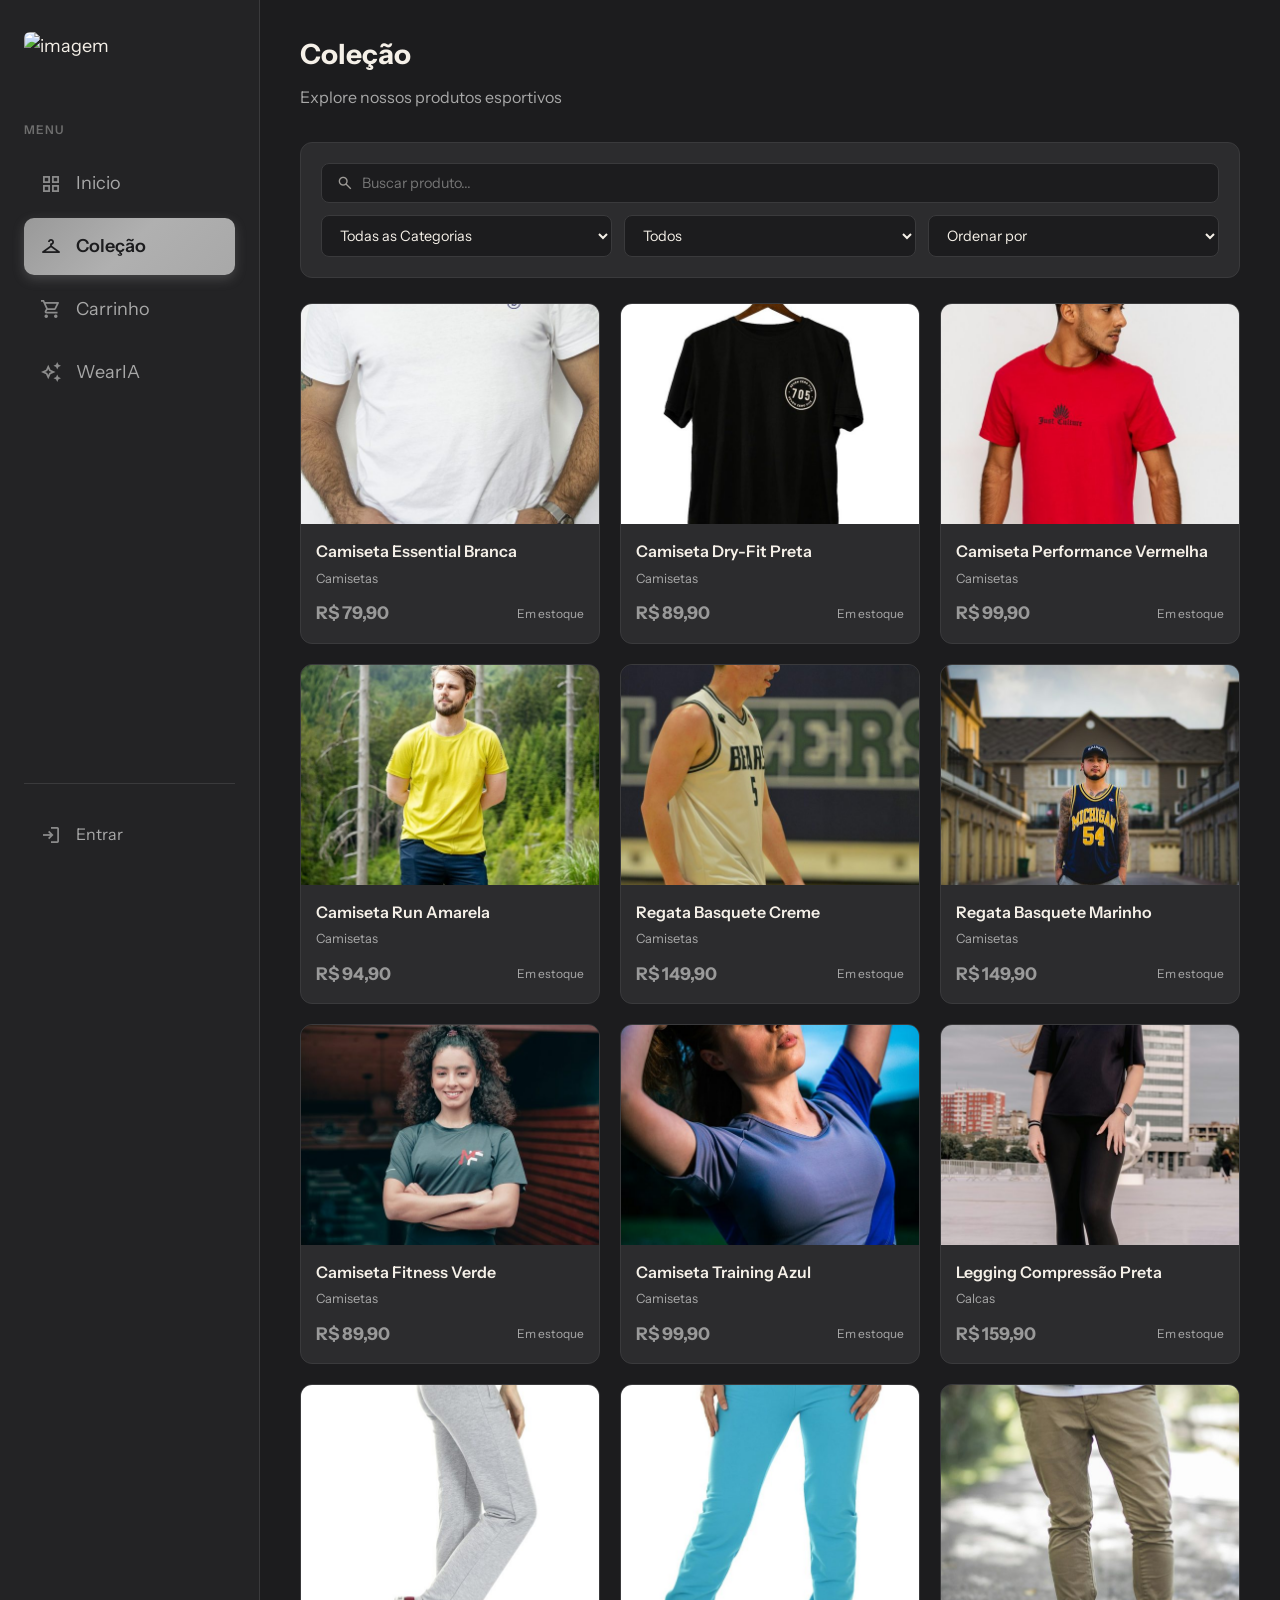
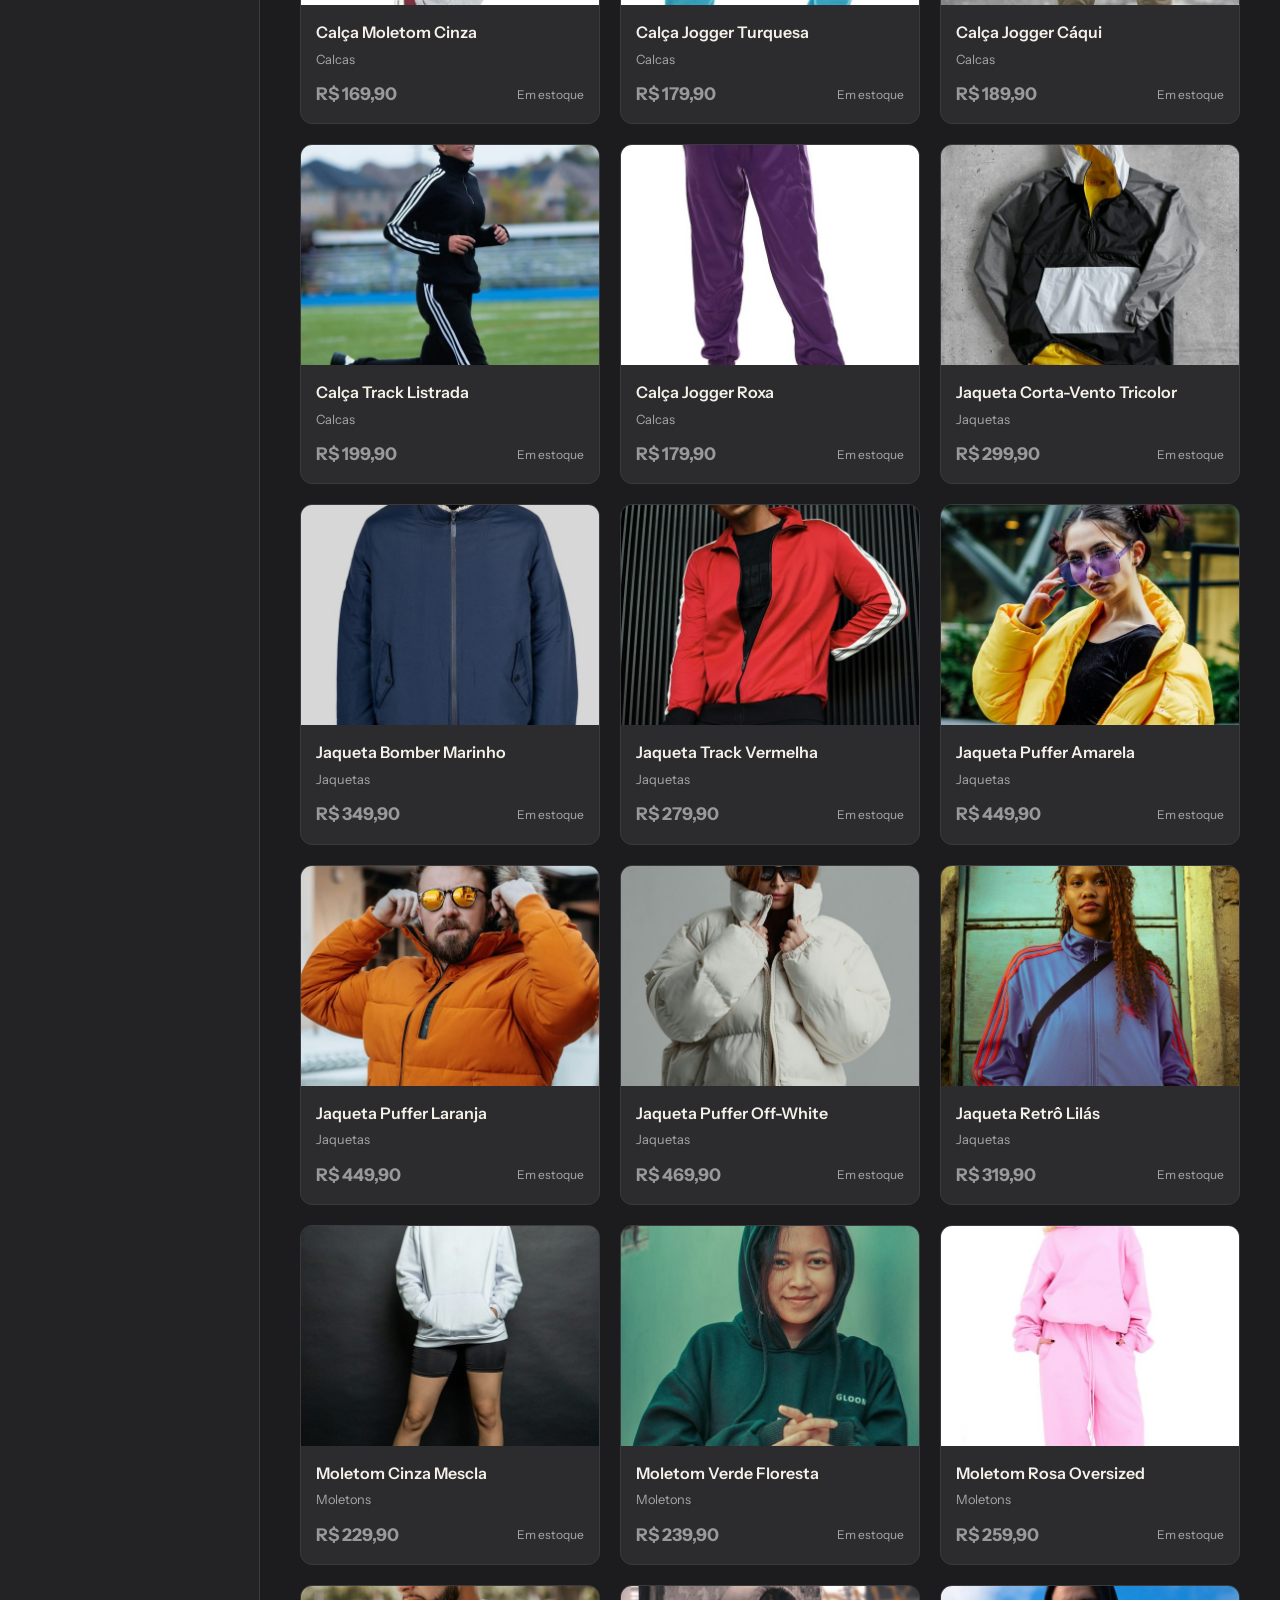
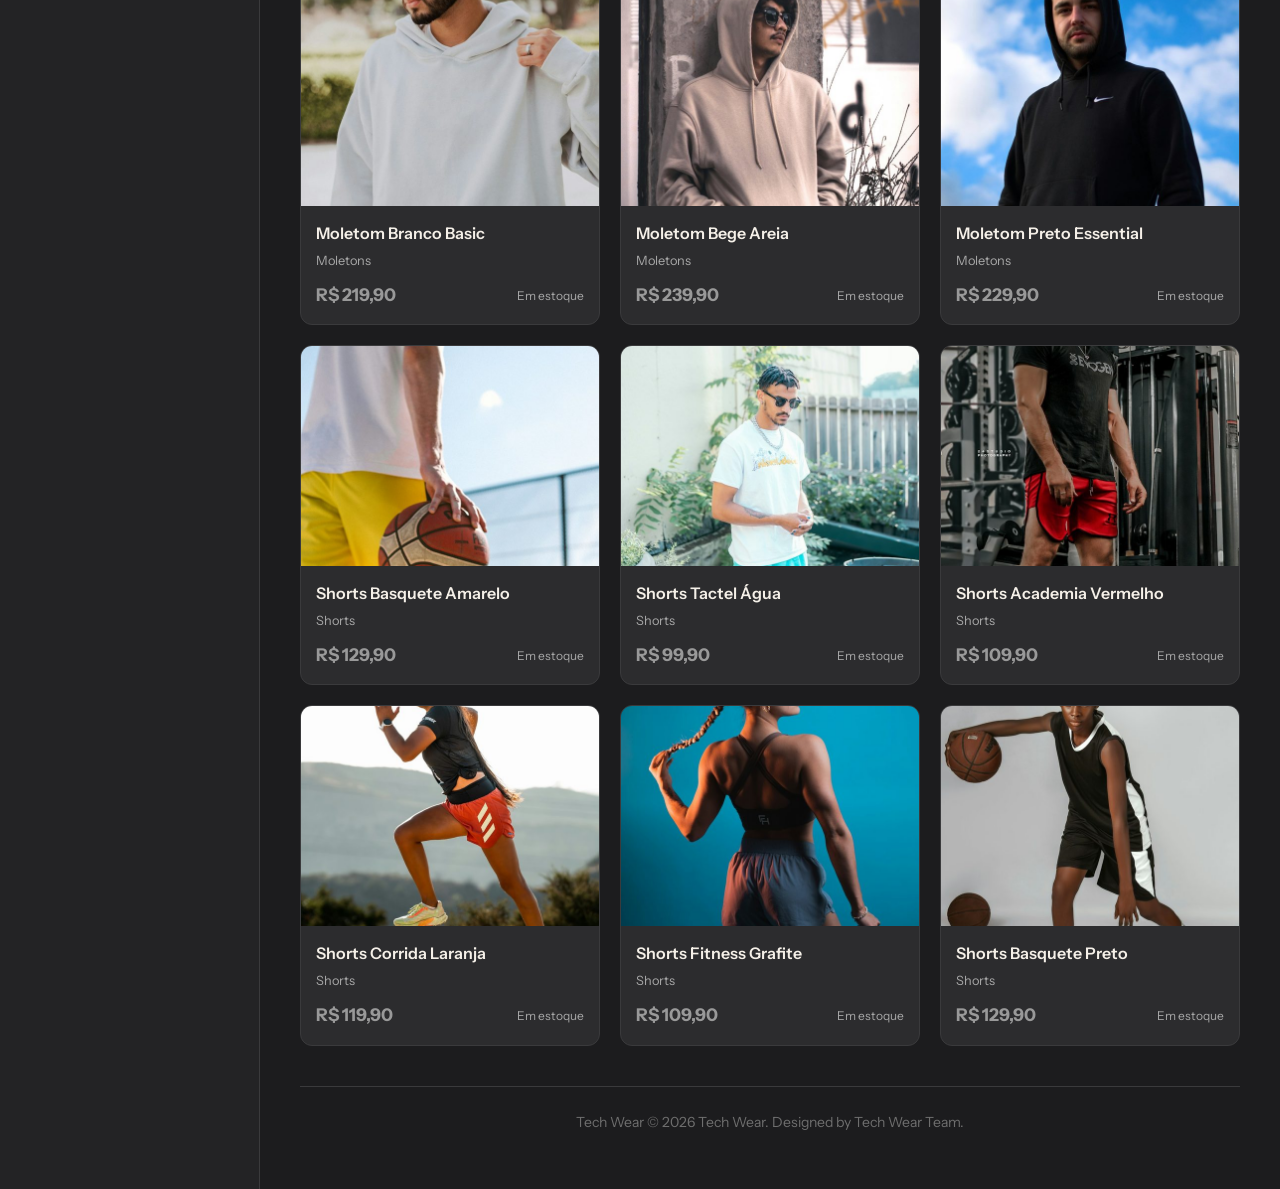
==== commit 9dd2db94: "feat: catálogo de produtos no PostgreSQL com escrita restrita ao admin - GET/POST/PUT/DELETE /api/pr" ====
--- a/dashboard.html
+++ b/dashboard.html
@@ -400,11 +400,7 @@
         </main>
     </div>
 
-    <script src="https://www.gstatic.com/firebasejs/9.23.0/firebase-app-compat.js"></script>
-    <script src="https://www.gstatic.com/firebasejs/9.23.0/firebase-firestore-compat.js"></script>
-    <script src="https://www.gstatic.com/firebasejs/9.23.0/firebase-storage-compat.js"></script>
-    <script src="js/firebase-config.js"></script>
-    <script src="js/firebase-db.js"></script>
+    <script src="js/catalogo-db.js"></script>
     <script src="js/produtos.js"></script>
     <script src="js/templatemo-crypto-script.js"></script>
     <script>
